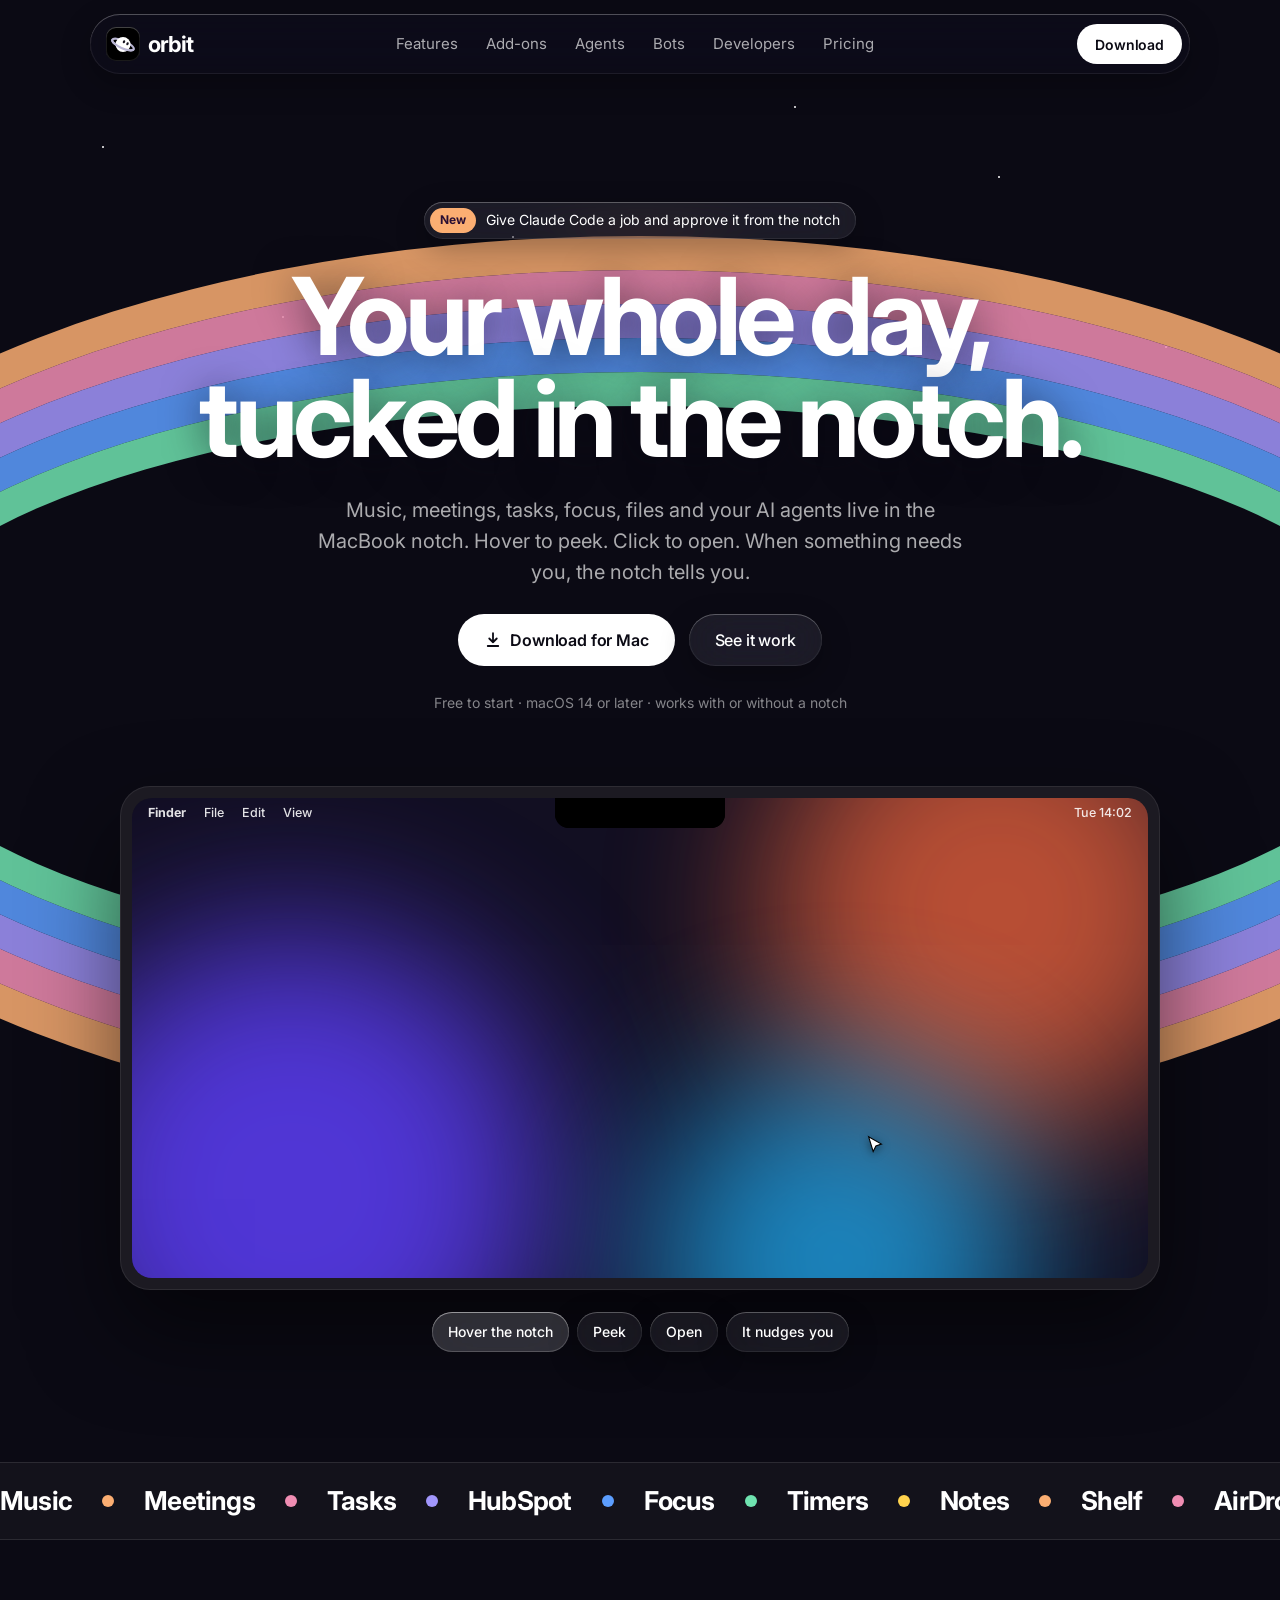
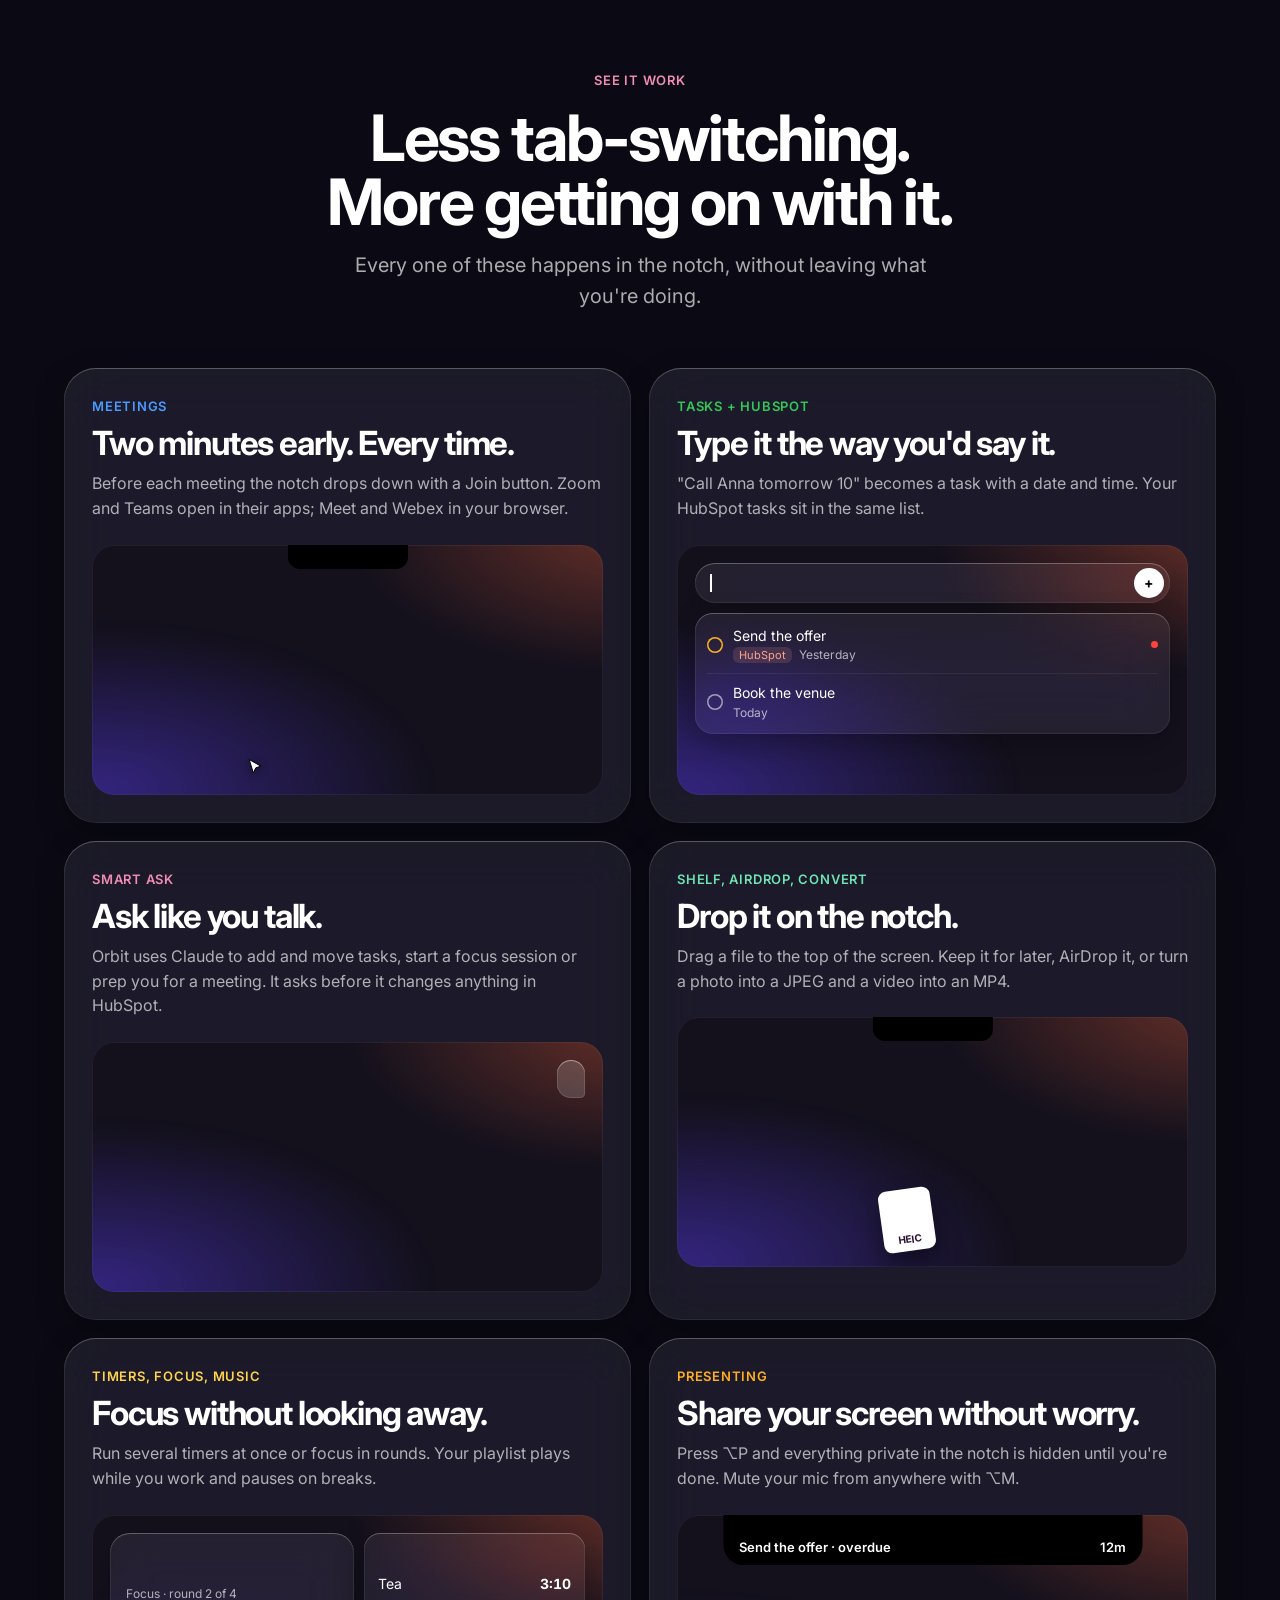
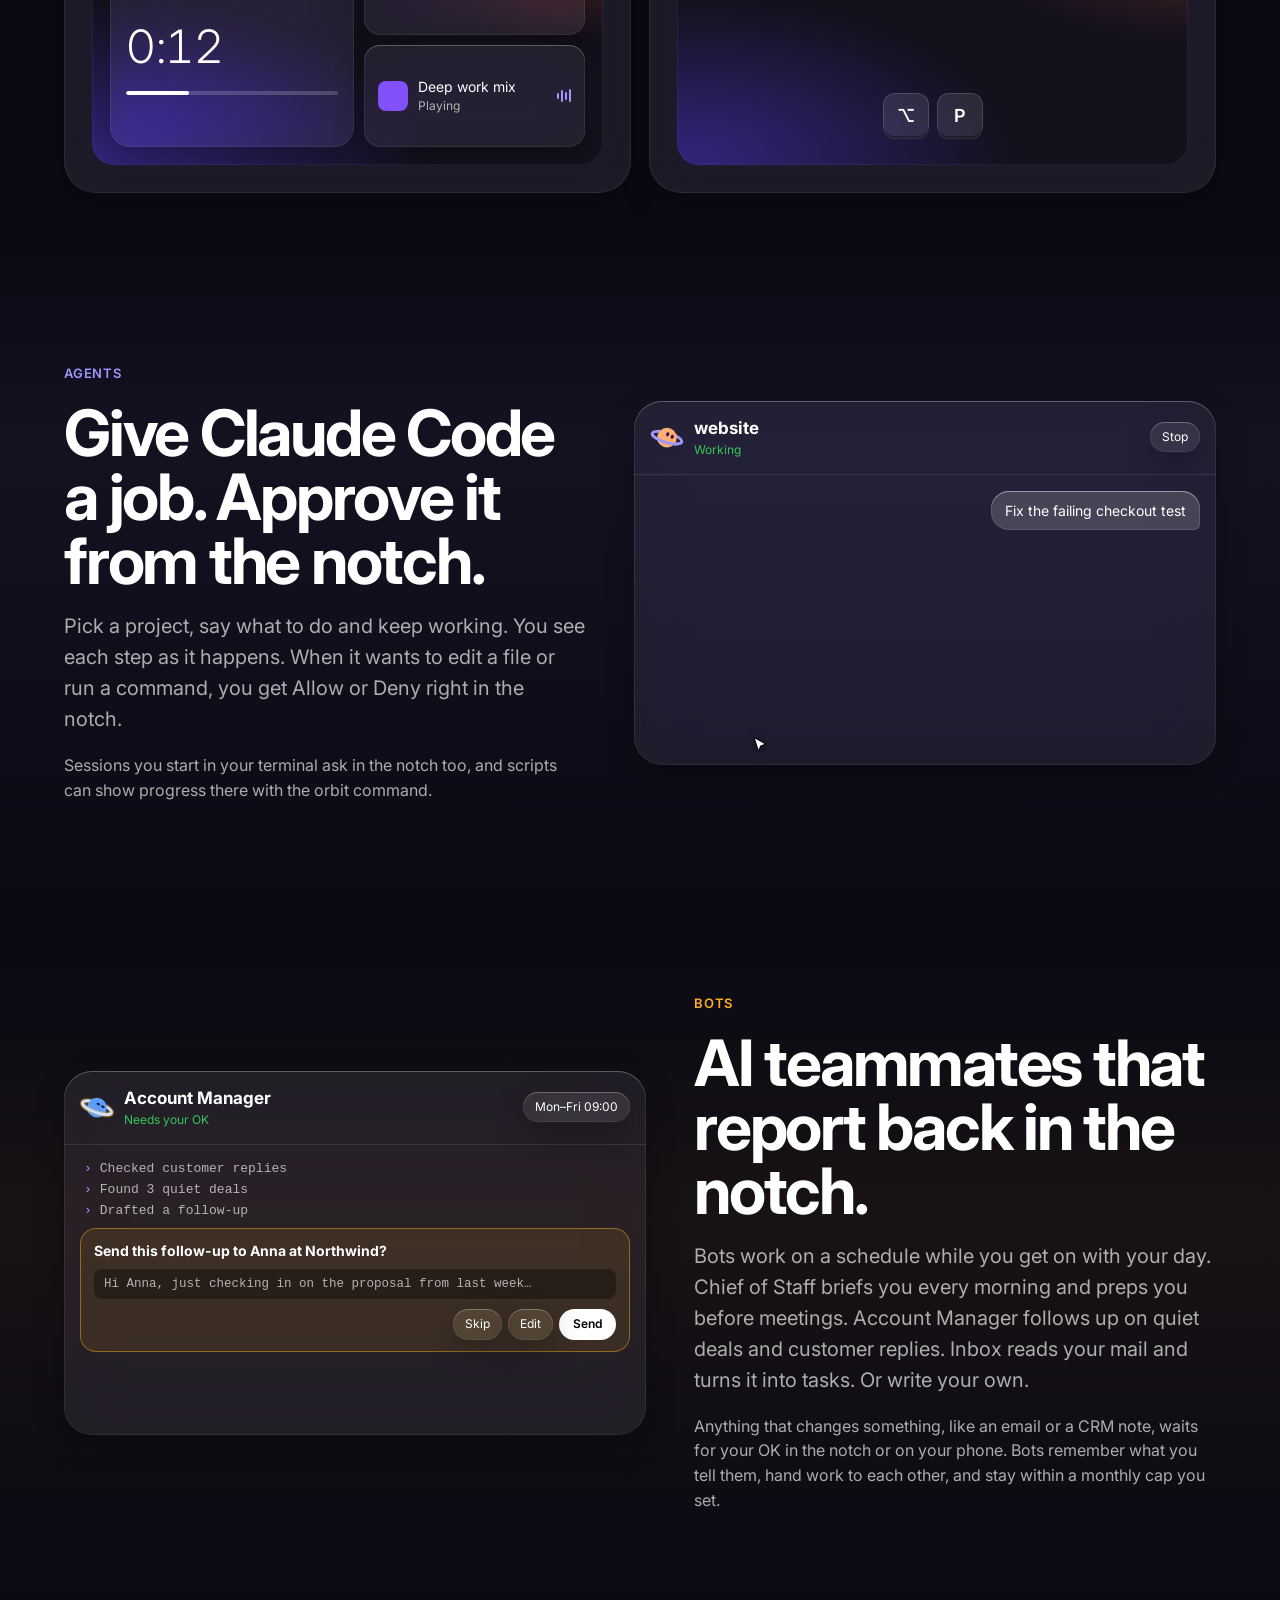
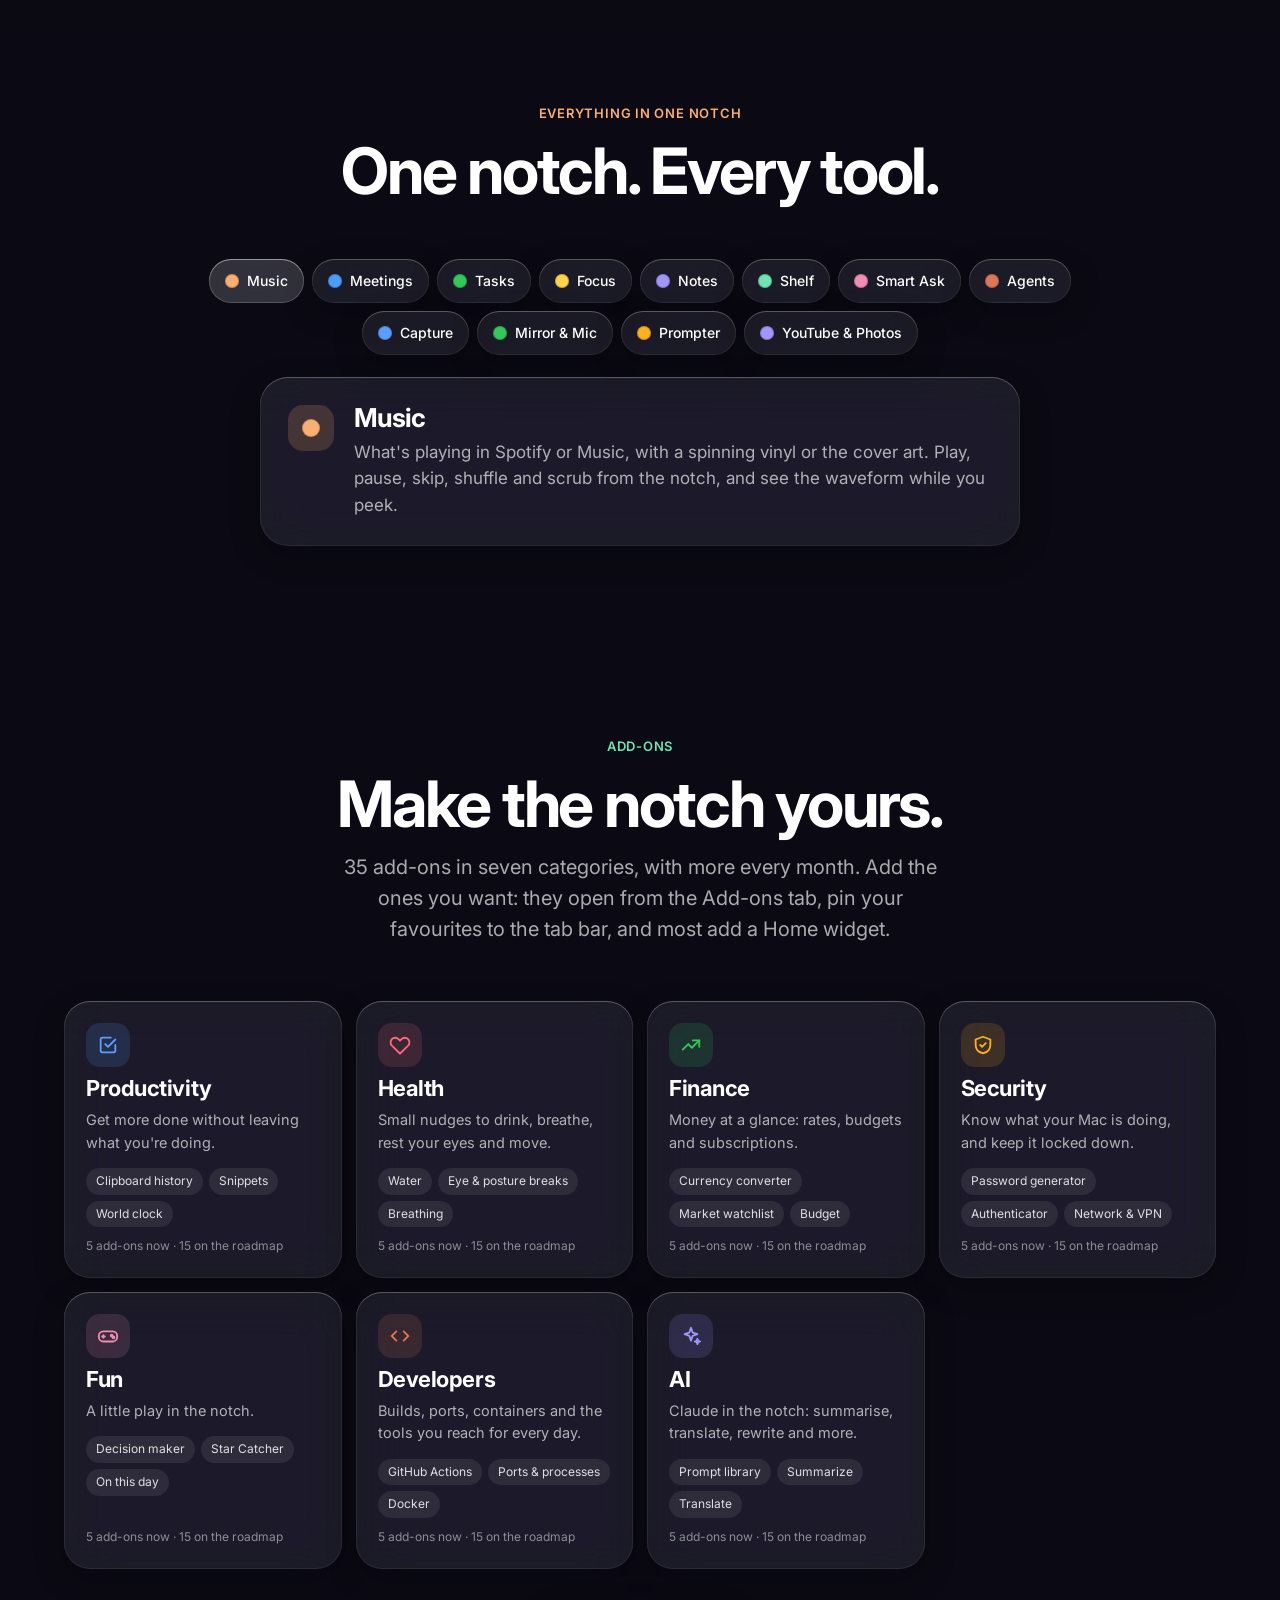
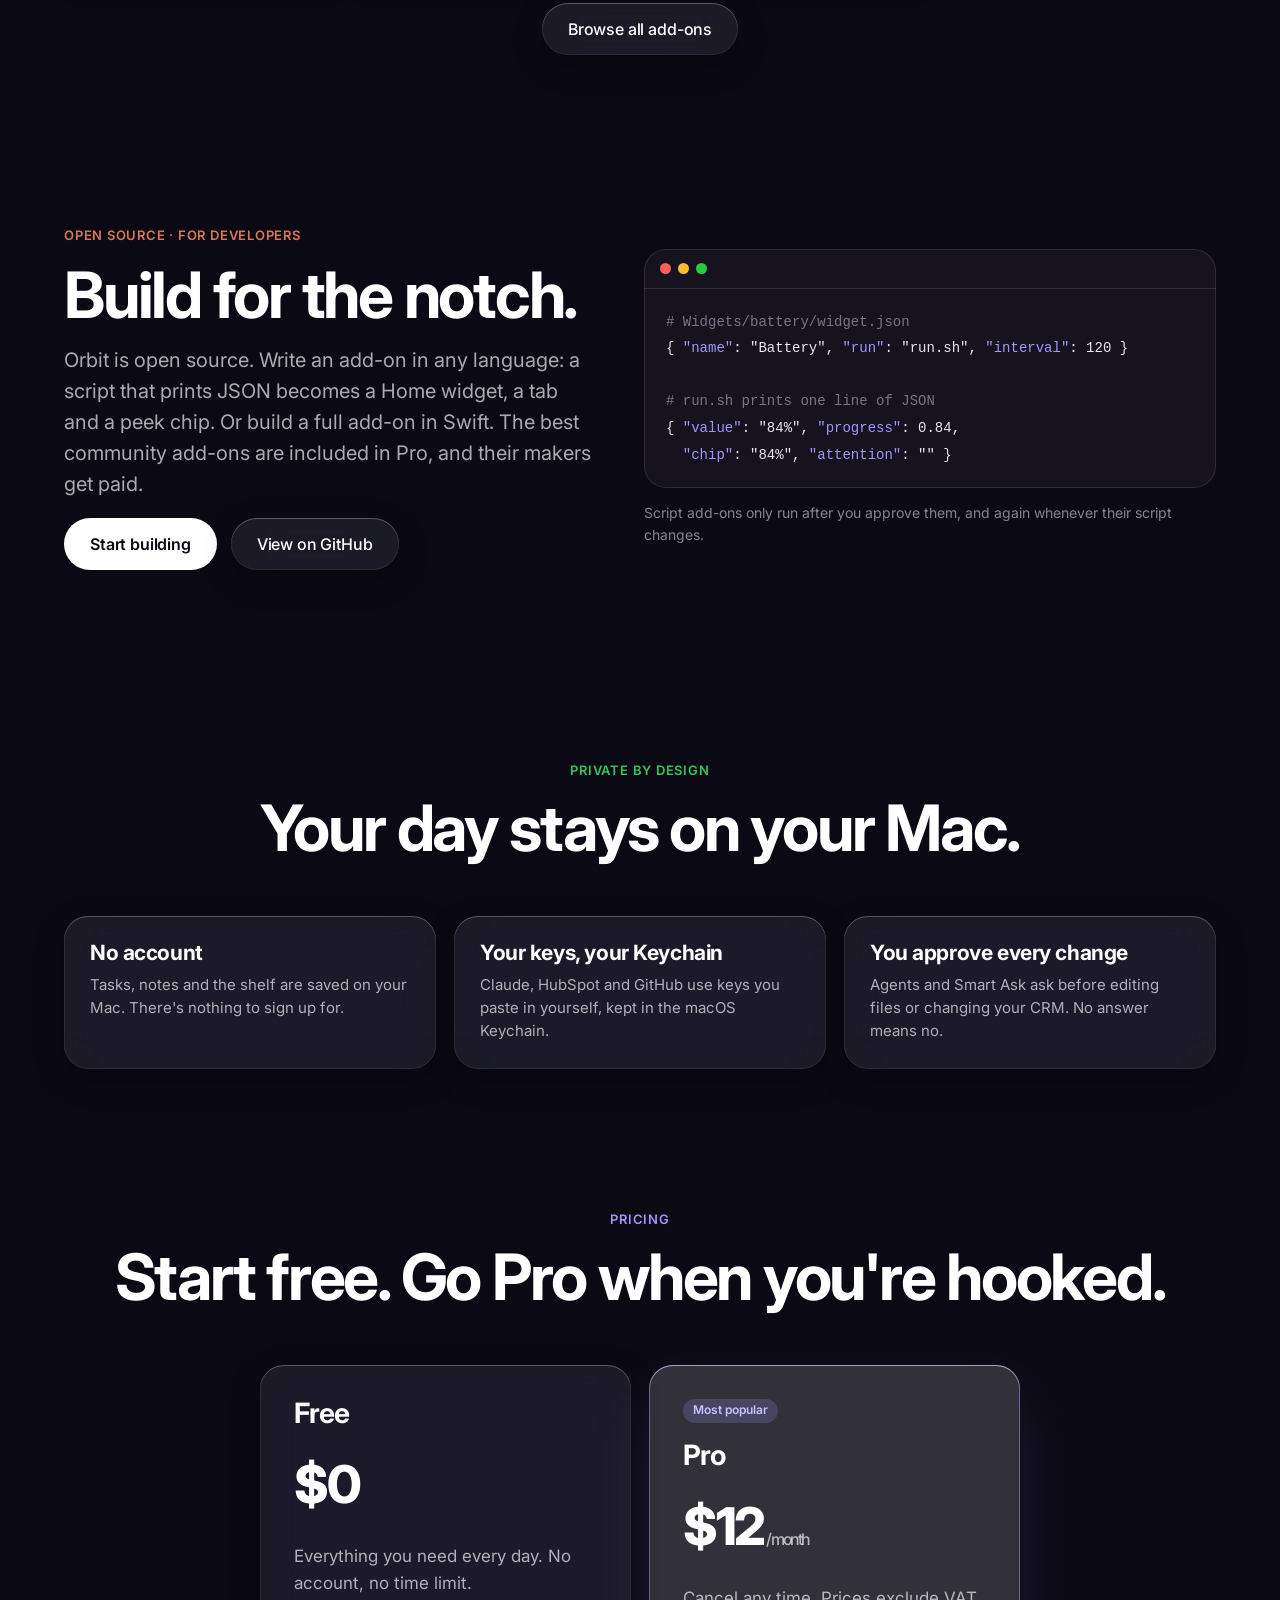
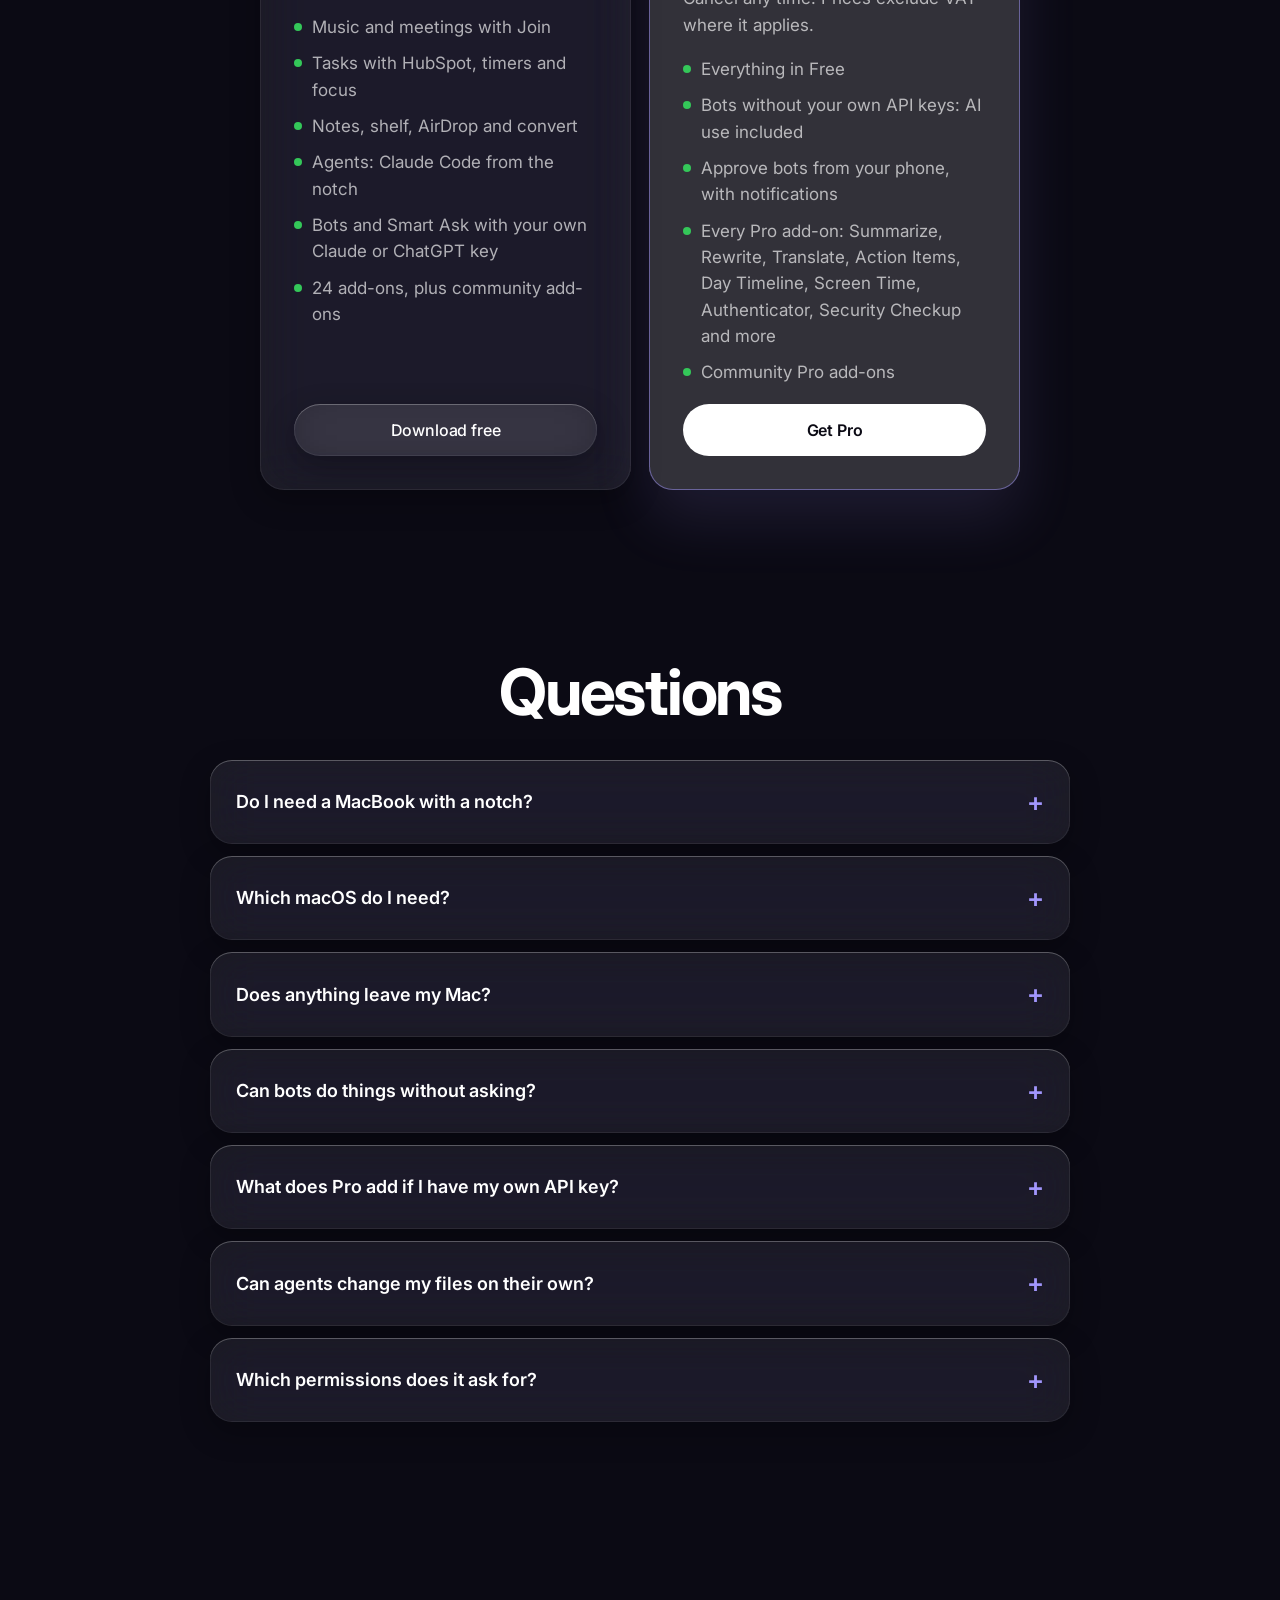
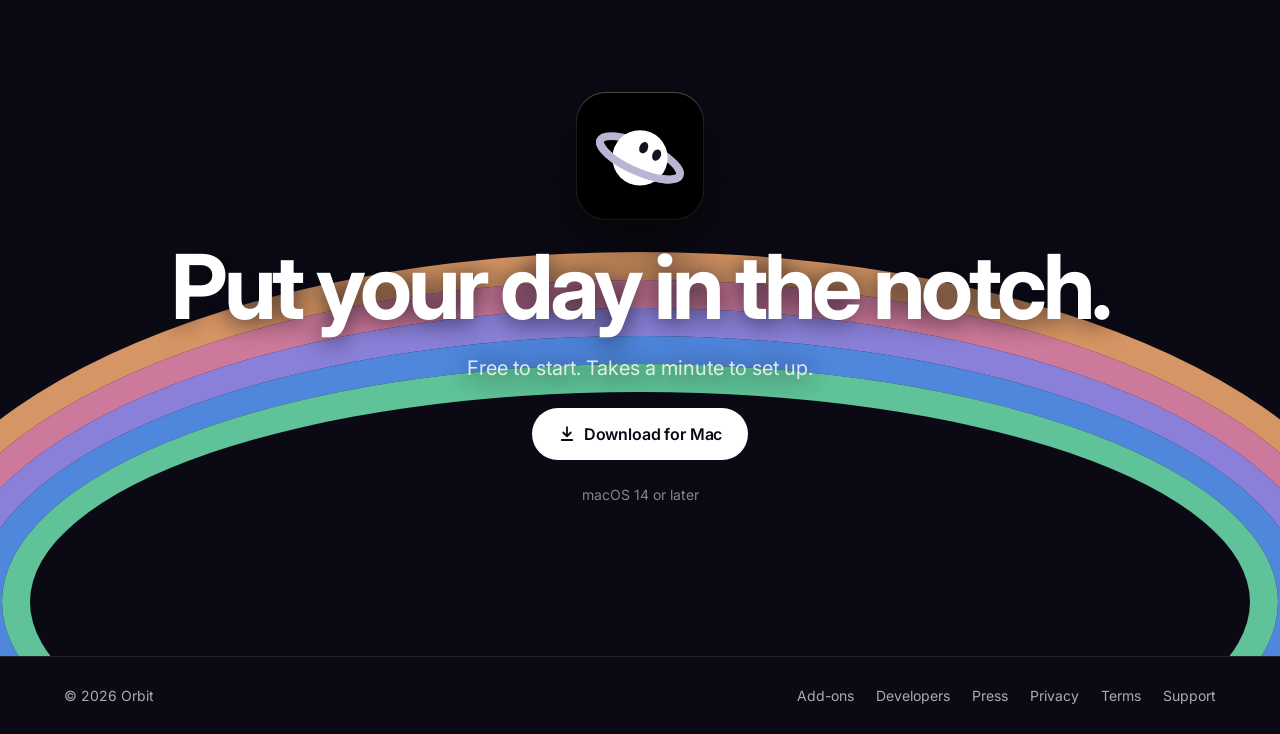
==== website/index.html @ 53aa4644 "Orbit: first public release" ====
<!doctype html>
<html lang="en">
<head>
  <meta charset="utf-8">
  <meta name="viewport" content="width=device-width, initial-scale=1">
  <title>Orbit — your whole day, in the Mac notch</title>
  <meta name="description" content="Orbit turns the MacBook notch into a home for your music, meetings, tasks, focus, files and AI agents. Hover to peek, click to open.">
  <meta name="theme-color" content="#0B0A14">
  <meta property="og:title" content="Orbit — your whole day, in the Mac notch">
  <meta property="og:description" content="Music, meetings, tasks, focus, files and AI agents, one hover away.">
  <link rel="icon" href="assets/favicon.svg" type="image/svg+xml">
  <link rel="preconnect" href="https://fonts.googleapis.com">
  <link rel="preconnect" href="https://fonts.gstatic.com" crossorigin>
  <link href="https://fonts.googleapis.com/css2?family=Inter:wght@300;400;500;600;700;800&display=swap" rel="stylesheet">
  <link rel="stylesheet" href="assets/styles.css">
  <script src="assets/orbit.js" defer></script>
  <script src="assets/addons.js" defer></script>
  <script src="assets/main.js" defer></script>
</head>
<body>

<div class="nav-shell">
  <nav class="nav glass" aria-label="Main">
    <a class="brand" href="#top" aria-label="Orbit home"><span class="app-icon" aria-hidden="true"><orbit-character size="26" color="White" motion="still"></orbit-character></span>orbit</a>
    <div class="nav-links">
      <a href="#features">Features</a>
      <a href="#addons">Add-ons</a>
      <a href="#agents">Agents</a>
      <a href="#bots">Bots</a>
      <a href="developers.html">Developers</a>
      <a href="#pricing">Pricing</a>
    </div>
    <a class="btn btn-primary btn-sm" href="#download">Download</a>
  </nav>
</div>

<main>
  <!-- Hero -->
  <section class="hero" id="top">
    <div class="stars" aria-hidden="true">
      <span style="left:8%;top:160px"></span><span style="left:22%;top:330px;animation-delay:1s"></span>
      <span style="left:78%;top:190px;animation-delay:.5s"></span><span style="left:91%;top:360px;animation-delay:1.8s"></span>
      <span style="left:62%;top:120px;animation-delay:2.3s"></span><span style="left:40%;top:250px;animation-delay:1.4s"></span>
    </div>
    <div class="rings" aria-hidden="true" style="top:250px"><span></span><span></span><span></span><span></span><span></span></div>

    <div class="wrap hero-copy">
      <a class="badge glass" href="#agents"><b>New</b>Give Claude Code a job and approve it from the notch</a>
      <h1>Your whole day, tucked in the notch.</h1>
      <p class="lead">Music, meetings, tasks, focus, files and your AI agents live in the MacBook notch. Hover to peek. Click to open. When something needs you, the notch tells you.</p>
      <div class="actions">
        <a class="btn btn-primary" href="#download">
          <svg width="18" height="18" viewBox="0 0 24 24" aria-hidden="true"><path d="M12 3v12m0 0l-5-5m5 5l5-5M5 20h14" fill="none" stroke="currentColor" stroke-width="2.4" stroke-linecap="round" stroke-linejoin="round"/></svg>
          Download for Mac</a>
        <a class="btn btn-glass glass" href="#features">See it work</a>
      </div>
      <p class="meta">Free to start · macOS 14 or later · works with or without a notch</p>
    </div>

    <!-- The notch film: hover → peek → open → nudge, on a loop -->
    <div class="wrap" style="position:relative">
      <div class="device">
        <div class="screen film" id="film" data-state="open" role="img" aria-label="The Orbit app: the MacBook notch widens into a peek, opens into a glass panel, and drops down an alert before a meeting">
          <div class="blob" style="width:520px;height:520px;left:-100px;top:130px;background:#5B3DF5;opacity:.85"></div>
          <div class="blob" style="width:460px;height:460px;right:-80px;top:-120px;background:#FF6A3D;opacity:.7"></div>
          <div class="blob" style="width:380px;height:380px;right:120px;bottom:-170px;background:#1FB6FF;opacity:.7"></div>
          <div class="menubar" aria-hidden="true"><span>Finder</span><span>File</span><span>Edit</span><span>View</span><span class="clock">Tue 14:02</span></div>

          <!-- Peek -->
          <div class="peek-pill">
            <span class="peek-l"><i class="art"></i><i class="wave"><b></b><b></b><b></b><b></b><b></b></i></span>
            <span class="peek-r"><i class="dot" style="background:var(--meeting)"></i>12m</span>
            <span class="peek-chips"><span>Weekly sync · in 12 min</span><span>2 tasks due today</span></span>
          </div>

          <!-- Open panel -->
          <div class="app-panel panel">
            <div class="app-head">
              <span class="who"><orbit-character size="30" color="White" motion="idle"></orbit-character>Afternoon, Sam</span>
              <span class="dots"><span class="glass"></span><span class="glass"></span><span class="glass"></span></span>
            </div>
            <div class="tabbar glass">
              <span class="on glass-hi"><svg width="13" height="13" viewBox="0 0 24 24" fill="none" stroke="currentColor" stroke-width="2.2"><rect x="3" y="3" width="7" height="7" rx="2"/><rect x="14" y="3" width="7" height="7" rx="2"/><rect x="3" y="14" width="7" height="7" rx="2"/><rect x="14" y="14" width="7" height="7" rx="2"/></svg>Home</span>
              <span><svg width="13" height="13" viewBox="0 0 24 24" fill="none" stroke="currentColor" stroke-width="2.2" stroke-linecap="round"><path d="M9 18V5l11-2v13"/><circle cx="6" cy="18" r="3"/><circle cx="17" cy="16" r="3"/></svg></span>
              <span><svg width="13" height="13" viewBox="0 0 24 24" fill="none" stroke="currentColor" stroke-width="2.2" stroke-linecap="round"><rect x="3" y="5" width="18" height="16" rx="3"/><path d="M3 10h18M8 3v4M16 3v4"/></svg></span>
              <span><svg width="13" height="13" viewBox="0 0 24 24" fill="none" stroke="currentColor" stroke-width="2.2" stroke-linecap="round"><circle cx="12" cy="12" r="9"/><path d="M8 12l3 3 5-6"/></svg></span>
              <span><svg width="13" height="13" viewBox="0 0 24 24" fill="none" stroke="currentColor" stroke-width="2.2" stroke-linecap="round"><circle cx="12" cy="13" r="8"/><path d="M12 9v4l2 2M10 2h4"/></svg></span>
              <span><svg width="13" height="13" viewBox="0 0 24 24" fill="none" stroke="currentColor" stroke-width="2.2" stroke-linejoin="round"><path d="M3 13l3-8h12l3 8v6H3z"/><path d="M3 13h5l1 2h6l1-2h5"/></svg></span>
              <span><svg width="13" height="13" viewBox="0 0 24 24" fill="none" stroke="currentColor" stroke-width="2.2" stroke-linecap="round"><path d="M8 7l-5 5 5 5M16 7l5 5-5 5"/></svg></span>
            </div>
            <div class="app-grid">
              <div class="tile glass span2">
                <small><i class="ring-dot" style="width:7px;height:7px;background:var(--meeting)"></i>Next meeting · in 12 min</small>
                <div class="big">Weekly sync</div>
                <div style="display:flex;gap:6px"><span class="pill-w">Join</span><span class="pill-g glass">Prep</span></div>
              </div>
              <div class="tile glass">
                <small>Focus</small>
                <div class="num" data-live-timer>17:42</div>
                <div class="bar"><i style="width:40%;background:var(--o-mint)"></i></div>
              </div>
              <div class="tile glass" style="flex-direction:row;align-items:center;gap:10px">
                <span style="width:40px;height:40px;border-radius:10px;background:#E8603C;flex-shrink:0"></span>
                <span style="min-width:0"><b style="font-size:12px;display:block">Now playing</b><small>Spotify</small></span>
              </div>
              <div class="tile glass opt">
                <div class="task"><i class="ring-dot" style="box-shadow:inset 0 0 0 1.5px var(--attention)"></i>Send the offer</div>
                <div class="task"><i class="ring-dot" style="box-shadow:inset 0 0 0 1.5px rgba(255,255,255,.6)"></i>Call Anna 16:00</div>
              </div>
              <div class="tile glass" style="flex-direction:row;align-items:center;gap:8px">
                <orbit-character size="36" color="Original" motion="working"></orbit-character>
                <span style="min-width:0"><b style="font-size:12px;display:block">Claude Code</b><small>working…</small></span>
              </div>
            </div>
          </div>

          <!-- Nudge: meeting alert -->
          <div class="alert-panel panel">
            <orbit-character size="50" color="White" mood="wide" motion="nudge" tint="#4C9BFF"></orbit-character>
            <span style="flex-grow:1;min-width:0"><b style="display:block;font-size:15px">Weekly sync starts in 2 min</b><small style="color:var(--text-2);font-size:12px">Zoom · 4 people</small></span>
            <span class="pill-g glass hide-sm">Later</span><span class="pill-w">Join</span>
          </div>

          <div class="notch"></div>
          <svg class="cursor" width="22" height="22" viewBox="0 0 24 24" aria-hidden="true"><path d="M5 3l14 8-6 2-3 6z" fill="#fff" stroke="#000" stroke-width="1.2"/></svg>
        </div>
      </div>
      <div class="film-steps" role="group" aria-label="Show a step">
        <button class="chip glass" data-step="closed">Hover the notch</button>
        <button class="chip glass" data-step="peek">Peek</button>
        <button class="chip glass" data-step="open" aria-pressed="true">Open</button>
        <button class="chip glass" data-step="nudge">It nudges you</button>
      </div>
    </div>
  </section>

  <!-- Marquee -->
  <div class="marquee" aria-label="Music, meetings, tasks, HubSpot, focus, timers, notes, shelf, AirDrop, convert, Smart Ask and agents">
    <div class="marquee-track" aria-hidden="true" id="marquee"></div>
  </div>

  <!-- Feature demos -->
  <section id="features" class="pad" style="padding-bottom:40px">
    <div class="wrap">
      <div class="section-head reveal">
        <span class="eyebrow" style="color:var(--o-pink)">See it work</span>
        <h2 class="h2">Less tab-switching.<br>More getting on with it.</h2>
        <p class="lead">Every one of these happens in the notch, without leaving what you're doing.</p>
      </div>

      <div class="demos">
        <!-- Meetings -->
        <article class="demo-card glass reveal">
          <div class="demo-copy">
            <span class="eyebrow" style="color:var(--meeting)">Meetings</span>
            <h3>Two minutes early. Every time.</h3>
            <p>Before each meeting the notch drops down with a Join button. Zoom and Teams open in their apps; Meet and Webex in your browser.</p>
          </div>
          <div class="demo-stage" data-demo="meeting">
            <div class="mini-screen">
              <div class="notch"></div>
              <div class="d-alert panel">
                <orbit-character size="44" color="White" mood="wide" motion="nudge" tint="#4C9BFF"></orbit-character>
                <span class="grow"><b data-title>Weekly sync starts in 2 min</b><small data-sub>Zoom · 4 people</small></span>
                <span class="pill-w" data-join>Join</span>
              </div>
              <svg class="cursor" width="20" height="20" viewBox="0 0 24 24" aria-hidden="true"><path d="M5 3l14 8-6 2-3 6z" fill="#fff" stroke="#000" stroke-width="1.2"/></svg>
            </div>
          </div>
        </article>

        <!-- Tasks -->
        <article class="demo-card glass reveal">
          <div class="demo-copy">
            <span class="eyebrow" style="color:var(--live)">Tasks + HubSpot</span>
            <h3>Type it the way you'd say it.</h3>
            <p>"Call Anna tomorrow 10" becomes a task with a date and time. Your HubSpot tasks sit in the same list.</p>
          </div>
          <div class="demo-stage" data-demo="tasks">
            <div class="d-tasks">
              <div class="d-input glass"><span data-typed>Call Anna tomorrow 10</span><i class="caret"></i><span class="plus-btn">+</span></div>
              <div class="d-list glass">
                <div class="d-row new" data-new><i class="circle"></i><span class="grow">Call Anna<small>Tomorrow 10:00</small></span><i class="prio" style="background:var(--attention)"></i></div>
                <div class="d-row"><i class="circle" style="box-shadow:inset 0 0 0 1.5px var(--attention)"></i><span class="grow">Send the offer<small><em class="tag">HubSpot</em> Yesterday</small></span><i class="prio" style="background:var(--error)"></i></div>
                <div class="d-row done" data-tick><i class="circle"></i><span class="grow">Book the venue<small>Today</small></span></div>
              </div>
            </div>
          </div>
        </article>

        <!-- Ask -->
        <article class="demo-card glass reveal">
          <div class="demo-copy">
            <span class="eyebrow" style="color:var(--o-pink)">Smart Ask</span>
            <h3>Ask like you talk.</h3>
            <p>Orbit uses Claude to add and move tasks, start a focus session or prep you for a meeting. It asks before it changes anything in HubSpot.</p>
          </div>
          <div class="demo-stage" data-demo="ask">
            <div class="d-chat">
              <div class="bubble-me glass-hi"><span data-typed>Move the offer to Monday 9</span></div>
              <div class="d-reply" data-reply>
                <orbit-character size="34" color="White" motion="thinking" data-orbit></orbit-character>
                <div class="d-card glass">
                  <span data-thinking class="thinking"><i></i><i></i><i></i></span>
                  <div data-answer>
                    <b>Send the offer</b>
                    <small>Move to Monday 09:00 in HubSpot?</small>
                    <div class="row"><span class="pill-w" data-ok>Move it</span><span class="pill-g glass">Cancel</span></div>
                  </div>
                </div>
              </div>
              <div class="status-pill" data-done><i class="dot" style="background:var(--live)"></i>Moved in HubSpot</div>
            </div>
          </div>
        </article>

        <!-- Shelf -->
        <article class="demo-card glass reveal">
          <div class="demo-copy">
            <span class="eyebrow" style="color:var(--o-mint)">Shelf, AirDrop, Convert</span>
            <h3>Drop it on the notch.</h3>
            <p>Drag a file to the top of the screen. Keep it for later, AirDrop it, or turn a photo into a JPEG and a video into an MP4.</p>
          </div>
          <div class="demo-stage" data-demo="shelf">
            <div class="mini-screen">
              <div class="notch"></div>
              <div class="d-drop panel">
                <span class="zone glass-hi" data-zone>Keep on shelf</span><span class="zone glass">AirDrop</span><span class="zone glass">Convert</span>
              </div>
              <div class="d-shelf panel">
                <span class="file-chip glass"><i></i><span data-name>beach.jpg</span></span>
                <span class="pill-g glass" data-convert>Converted from HEIC</span>
              </div>
              <div class="file" data-file>HEIC</div>
            </div>
          </div>
        </article>

        <!-- Focus + music -->
        <article class="demo-card glass reveal">
          <div class="demo-copy">
            <span class="eyebrow" style="color:var(--o-sunny)">Timers, Focus, Music</span>
            <h3>Focus without looking away.</h3>
            <p>Run several timers at once or focus in rounds. Your playlist plays while you work and pauses on breaks.</p>
          </div>
          <div class="demo-stage" data-demo="focus">
            <div class="d-focus">
              <div class="glass focus-main">
                <small>Focus · round 2 of 4</small>
                <div class="num big-num" data-clock>17:42</div>
                <div class="bar"><i data-progress style="width:30%;background:#fff"></i></div>
              </div>
              <div class="d-side">
                <div class="glass mini-row"><span>Tea</span><b data-tea>3:10</b></div>
                <div class="glass mini-row music"><i class="art"></i><span class="grow">Deep work mix<small data-music>Playing</small></span><i class="wave"><b></b><b></b><b></b><b></b></i></div>
              </div>
            </div>
          </div>
        </article>

        <!-- Presenting -->
        <article class="demo-card glass reveal">
          <div class="demo-copy">
            <span class="eyebrow" style="color:var(--attention)">Presenting</span>
            <h3>Share your screen without worry.</h3>
            <p>Press ⌥P and everything private in the notch is hidden until you're done. Mute your mic from anywhere with ⌥M.</p>
          </div>
          <div class="demo-stage" data-demo="present">
            <div class="mini-screen">
              <div class="notch"></div>
              <div class="d-peek" data-peek><span data-left>Send the offer · overdue</span><span data-right>12m</span></div>
              <div class="keys"><kbd>⌥</kbd><kbd>P</kbd></div>
            </div>
          </div>
        </article>
      </div>
    </div>
  </section>

  <!-- Agents -->
  <section id="agents" class="pad" style="background:linear-gradient(180deg,transparent,rgba(161,150,252,.06) 30%,transparent)">
    <div class="wrap agents">
      <div style="flex:1 1 420px;display:flex;flex-direction:column;gap:18px" class="reveal">
        <span class="eyebrow" style="color:var(--o-purple)">Agents</span>
        <h2 class="h2">Give Claude Code a job. Approve it from the notch.</h2>
        <p class="lead">Pick a project, say what to do and keep working. You see each step as it happens. When it wants to edit a file or run a command, you get Allow or Deny right in the notch.</p>
        <p class="lead" style="font-size:16px">Sessions you start in your terminal ask in the notch too, and scripts can show progress there with the orbit command.</p>
      </div>
      <div style="flex:1 1 480px;min-width:0" class="reveal">
        <div class="agent-window glass" data-demo="agent">
          <div class="aw-head"><orbit-character size="34" color="Original" motion="working" data-orbit></orbit-character><span class="grow"><b>website</b><small data-state>Working</small></span><span class="pill-g glass">Stop</span></div>
          <div class="aw-body">
            <div class="bubble-me glass-hi">Fix the failing checkout test</div>
            <div class="aw-steps" data-steps>
              <div class="aw-step"><i>›</i>Reading checkout.test.ts</div>
              <div class="aw-step"><i>›</i>Editing price.ts</div>
            </div>
            <div class="aw-allow" data-allow>
              <b>Allow? Running npm test</b>
              <code>npm test</code>
              <div class="row"><span class="pill-g glass">Deny</span><span class="pill-w" data-allow-btn>Allow</span></div>
            </div>
            <div class="aw-done" data-result><i class="dot" style="background:var(--live)"></i>12 tests pass. The price helper forgot VAT.</div>
          </div>
          <svg class="cursor" width="20" height="20" viewBox="0 0 24 24" aria-hidden="true"><path d="M5 3l14 8-6 2-3 6z" fill="#fff" stroke="#000" stroke-width="1.2"/></svg>
        </div>
      </div>
    </div>
  </section>

  <!-- Bots -->
  <section id="bots" class="pad" style="padding-top:60px;background:linear-gradient(180deg,transparent,rgba(255,176,32,.05) 40%,transparent)">
    <div class="wrap agents">
      <div style="flex:1 1 480px;min-width:0" class="reveal">
        <div class="agent-window glass">
          <div class="aw-head"><orbit-character size="34" color="Bluey" motion="nudge"></orbit-character><span class="grow"><b>Account Manager</b><small>Needs your OK</small></span><span class="pill-g glass">Mon–Fri 09:00</span></div>
          <div class="aw-body">
            <div class="aw-steps">
              <div class="aw-step"><i>›</i>Checked customer replies</div>
              <div class="aw-step"><i>›</i>Found 3 quiet deals</div>
              <div class="aw-step"><i>›</i>Drafted a follow-up</div>
            </div>
            <div class="aw-allow">
              <b>Send this follow-up to Anna at Northwind?</b>
              <code>Hi Anna, just checking in on the proposal from last week…</code>
              <div class="row"><span class="pill-g glass">Skip</span><span class="pill-g glass">Edit</span><span class="pill-w">Send</span></div>
            </div>
          </div>
        </div>
      </div>
      <div style="flex:1 1 420px;display:flex;flex-direction:column;gap:18px" class="reveal">
        <span class="eyebrow" style="color:var(--attention)">Bots</span>
        <h2 class="h2">AI teammates that report back in the notch.</h2>
        <p class="lead">Bots work on a schedule while you get on with your day. Chief of Staff briefs you every morning and preps you before meetings. Account Manager follows up on quiet deals and customer replies. Inbox reads your mail and turns it into tasks. Or write your own.</p>
        <p class="lead" style="font-size:16px">Anything that changes something, like an email or a CRM note, waits for your OK in the notch or on your phone. Bots remember what you tell them, hand work to each other, and stay within a monthly cap you set.</p>
      </div>
    </div>
  </section>

  <!-- Everything: chips that switch the description -->
  <section id="everything" class="pad" style="padding-top:60px">
    <div class="wrap">
      <div class="section-head reveal">
        <span class="eyebrow" style="color:var(--o-orange)">Everything in one notch</span>
        <h2 class="h2">One notch. Every tool.</h2>
      </div>
      <div class="picker everything reveal" role="tablist" aria-label="Features" id="feature-tabs"></div>
      <div class="feature-panel glass reveal" role="tabpanel" id="feature-panel" aria-live="polite">
        <span class="ico" id="feature-ico"></span>
        <div><h3 id="feature-title"></h3><p id="feature-text"></p></div>
      </div>
    </div>
  </section>

  <!-- Add-ons -->
  <section id="addons" class="pad" style="padding-top:60px">
    <div class="wrap">
      <div class="section-head reveal">
        <span class="eyebrow" style="color:var(--o-mint)">Add-ons</span>
        <h2 class="h2">Make the notch yours.</h2>
        <p class="lead">35 add-ons in seven categories, with more every month. Add the ones you want: they open from the Add-ons tab, pin your favourites to the tab bar, and most add a Home widget.</p>
      </div>
      <div class="cat-grid" id="cat-grid"></div>
      <div class="actions" style="margin-top:34px"><a class="btn btn-glass glass" href="addons.html">Browse all add-ons</a></div>
    </div>
  </section>

  <!-- Developers -->
  <section id="developers" class="pad" style="padding-top:40px">
    <div class="wrap dev-split">
      <div class="reveal" style="flex:1 1 420px;display:flex;flex-direction:column;gap:18px">
        <span class="eyebrow" style="color:var(--claude)">Open source · For developers</span>
        <h2 class="h2">Build for the notch.</h2>
        <p class="lead">Orbit is open source. Write an add-on in any language: a script that prints JSON becomes a Home widget, a tab and a peek chip. Or build a full add-on in Swift. The best community add-ons are included in Pro, and their makers get paid.</p>
        <div class="actions" style="justify-content:flex-start"><a class="btn btn-primary" href="developers.html">Start building</a><a class="btn btn-glass glass" href="[REPO URL]">View on GitHub</a></div>
      </div>
      <div class="reveal" style="flex:1 1 460px;min-width:0">
        <div class="terminal">
          <div class="bar-top"><span style="background:#FF5F57"></span><span style="background:#FEBC2E"></span><span style="background:#28C840"></span></div>
          <pre><span class="c-mute"># Widgets/battery/widget.json</span>
{ <span class="c-p">"name"</span>: "Battery", <span class="c-p">"run"</span>: "run.sh", <span class="c-p">"interval"</span>: 120 }

<span class="c-mute"># run.sh prints one line of JSON</span>
{ <span class="c-p">"value"</span>: "84%", <span class="c-p">"progress"</span>: 0.84,
  <span class="c-p">"chip"</span>: "84%", <span class="c-p">"attention"</span>: "" }</pre>
        </div>
        <p style="margin-top:14px;font-size:14px;color:var(--text-3)">Script add-ons only run after you approve them, and again whenever their script changes.</p>
      </div>
    </div>
  </section>

  <!-- Privacy -->
  <section class="pad" style="padding-top:60px;padding-bottom:60px">
    <div class="wrap">
      <div class="section-head reveal">
        <span class="eyebrow" style="color:var(--live)">Private by design</span>
        <h2 class="h2">Your day stays on your Mac.</h2>
      </div>
      <div class="grid-3">
        <article class="feat card glass reveal"><h3>No account</h3><p>Tasks, notes and the shelf are saved on your Mac. There's nothing to sign up for.</p></article>
        <article class="feat card glass reveal"><h3>Your keys, your Keychain</h3><p>Claude, HubSpot and GitHub use keys you paste in yourself, kept in the macOS Keychain.</p></article>
        <article class="feat card glass reveal"><h3>You approve every change</h3><p>Agents and Smart Ask ask before editing files or changing your CRM. No answer means no.</p></article>
      </div>
    </div>
  </section>

  <!-- Pricing -->
  <section id="pricing" class="pad" style="padding-top:80px">
    <div class="wrap">
      <div class="section-head reveal">
        <span class="eyebrow" style="color:var(--o-purple)">Pricing</span>
        <h2 class="h2">Start free. Go Pro when you're hooked.</h2>
      </div>
      <div class="grid-3" style="max-width:760px;margin:0 auto">
        <article class="price card glass reveal">
          <h3 style="font-size:28px">Free</h3>
          <span class="amount">$0</span>
          <p style="color:var(--text-2)">Everything you need every day. No account, no time limit.</p>
          <ul><li>Music and meetings with Join</li><li>Tasks with HubSpot, timers and focus</li><li>Notes, shelf, AirDrop and convert</li><li>Agents: Claude Code from the notch</li><li>Bots and Smart Ask with your own Claude or ChatGPT key</li><li>24 add-ons, plus community add-ons</li></ul>
          <a class="btn btn-glass glass" href="#download" style="margin-top:auto">Download free</a>
        </article>
        <article class="price card glass-hi reveal" style="box-shadow:inset 0 1px 0 rgba(255,255,255,.4),inset 0 0 0 1px rgba(161,150,252,.5),0 30px 60px rgba(161,150,252,.12)">
          <span class="tier-badge" style="align-self:flex-start">Most popular</span>
          <h3 style="font-size:28px">Pro</h3>
          <span class="amount">$12<small style="font-size:16px;font-weight:500;color:var(--text-2)"> / month</small></span>
          <p style="color:var(--text-2)">Cancel any time. Prices exclude VAT where it applies.</p>
          <ul><li>Everything in Free</li><li>Bots without your own API keys: AI use included</li><li>Approve bots from your phone, with notifications</li><li>Every Pro add-on: Summarize, Rewrite, Translate, Action Items, Day Timeline, Screen Time, Authenticator, Security Checkup and more</li><li>Community Pro add-ons</li></ul>
          <a class="btn btn-primary" href="#download" style="margin-top:auto">Get Pro</a>
        </article>
      </div>
    </div>
  </section>

  <!-- FAQ -->
  <section id="faq" class="pad" style="padding-top:40px">
    <div class="wrap">
      <h2 class="h2 reveal" style="text-align:center;margin-bottom:36px">Questions</h2>
      <div class="faq">
        <details class="glass reveal"><summary>Do I need a MacBook with a notch?<span class="plus" aria-hidden="true">+</span></summary><p>No. On screens without a notch, like an external display, Orbit floats as a glass pill just below the menu bar and works the same way.</p></details>
        <details class="glass reveal"><summary>Which macOS do I need?<span class="plus" aria-hidden="true">+</span></summary><p>macOS 14 Sonoma or later. On macOS 26 you get Apple's Liquid Glass; on older versions, a frosted blur.</p></details>
        <details class="glass reveal"><summary>Does anything leave my Mac?<span class="plus" aria-hidden="true">+</span></summary><p>Only what you connect yourself: Smart Ask and bots talk to Claude or ChatGPT, Tasks talks to HubSpot with your token, and Agents reads your GitHub reviews. With Pro, bot requests go through Orbit's server to the AI provider and aren't stored there. Everything else stays local.</p></details>
        <details class="glass reveal"><summary>Can bots do things without asking?<span class="plus" aria-hidden="true">+</span></summary><p>Not unless you let them. Bots start by asking before every change. After you've approved the same kind of action a few times, Orbit offers to trust it, and even then you can undo it for 10 minutes. Bots only touch HubSpot deals you own.</p></details>
        <details class="glass reveal"><summary>What does Pro add if I have my own API key?<span class="plus" aria-hidden="true">+</span></summary><p>Bots work with your own key for free. Pro adds the Pro add-ons and approvals on your phone, and bots can run on Orbit's keys so you don't need an API account or a second bill.</p></details>
        <details class="glass reveal"><summary>Can agents change my files on their own?<span class="plus" aria-hidden="true">+</span></summary><p>No. Every edit and command needs your Allow in the notch. If you don't answer, it isn't allowed.</p></details>
        <details class="glass reveal"><summary>Which permissions does it ask for?<span class="plus" aria-hidden="true">+</span></summary><p>Only the ones a feature needs, when you first use it: Calendar for meetings, Screen Recording for capture, Camera for the mirror and Microphone for mic safety.</p></details>
      </div>
    </div>
  </section>

  <!-- Final CTA -->
  <section class="final" id="download">
    <div class="rings" aria-hidden="true"><span></span><span></span><span></span><span></span><span></span></div>
    <div class="wrap" style="position:relative;display:flex;flex-direction:column;align-items:center;gap:24px">
      <span class="app-icon big" aria-hidden="true"><orbit-character size="96" color="White" motion="still"></orbit-character></span>
      <h2 style="font-size:clamp(46px,7vw,92px);line-height:.95;letter-spacing:-0.045em">Put your day in the notch.</h2>
      <p class="lead" style="text-align:center">Free to start. Takes a minute to set up.</p>
      <a class="btn btn-primary" href="[DOWNLOAD URL]">
        <svg width="18" height="18" viewBox="0 0 24 24" aria-hidden="true"><path d="M12 3v12m0 0l-5-5m5 5l5-5M5 20h14" fill="none" stroke="currentColor" stroke-width="2.4" stroke-linecap="round" stroke-linejoin="round"/></svg>
        Download for Mac</a>
      <p class="meta">macOS 14 or later</p>
    </div>
  </section>
</main>

<footer>
  <div class="wrap foot">
    <span>© <span id="year">2026</span> Orbit</span>
    <nav aria-label="Footer"><a href="addons.html">Add-ons</a><a href="developers.html">Developers</a><a href="press.html">Press</a><a href="privacy.html">Privacy</a><a href="terms.html">Terms</a><a href="mailto:[SUPPORT EMAIL]">Support</a></nav>
  </div>
</footer>
</body>
</html>
---- website/assets/styles.css ----
/* Orbit website — the playful layout in the Liquid Glass system (design canvas: "Orbit Liquid Glass" → Tokens). */

/* ---------- Tokens ---------- */
:root {
  /* Material */
  --notch: #000;                         /* the notch, the top of every panel */
  --space: #0B0A14;                      /* page: night sky */
  --space-2: #110F1C;
  --glass: rgba(255, 255, 255, .07);     /* card glass */
  --glass-hi: rgba(255, 255, 255, .16);  /* selected glass */
  --glass-edge: rgba(255, 255, 255, .22);
  --stroke: rgba(255, 255, 255, .10);

  /* Text */
  --text: #fff;
  --text-2: rgba(255, 255, 255, .66);    /* secondary, 4.5:1+ on the dark page */
  --text-3: rgba(255, 255, 255, .5);

  /* Signals (same as the app) */
  --live: #34C759;
  --attention: #FFB020;
  --error: #FF453A;
  --meeting: #4C9BFF;
  --claude: #D97757;
  --hubspot: #FFA48C;

  /* Orbit's ring colours */
  --o-orange: #FBAE72;
  --o-pink: #F08DB3;
  --o-purple: #A196FC;
  --o-blue: #5C9EFF;
  --o-mint: #6FE3B0;
  --o-sunny: #FFD34D;

  /* Shape */
  --r-panel: 36px;
  --r-card: 24px;
  --r-small: 16px;

  /* Type: SF Pro on Apple devices, Inter elsewhere */
  --font: -apple-system, BlinkMacSystemFont, "SF Pro Text", "SF Pro Display", Inter, "Helvetica Neue", Arial, sans-serif;
  --mono: ui-monospace, "SF Mono", "JetBrains Mono", Menlo, monospace;

  --ease: cubic-bezier(.2, .8, .2, 1);
  --spring: cubic-bezier(.34, 1.56, .64, 1);
  color-scheme: dark;
}

/* ---------- Base ---------- */
*, *::before, *::after { box-sizing: border-box; }
html { scroll-behavior: smooth; overflow-x: clip; }
body {
  margin: 0;
  background: var(--space);
  color: var(--text);
  font: 400 17px/1.55 var(--font);
  -webkit-font-smoothing: antialiased;
  overflow-x: clip;
}
a { color: inherit; }
img, svg { display: block; }
h1, h2, h3 { margin: 0; letter-spacing: -0.035em; line-height: 1; font-weight: 700; }
p { margin: 0; }
:focus-visible { outline: 2px solid var(--o-purple); outline-offset: 3px; border-radius: 8px; }
.wrap { max-width: 1200px; margin: 0 auto; padding: 0 24px; }
.sr { position: absolute; width: 1px; height: 1px; overflow: hidden; clip: rect(0 0 0 0); white-space: nowrap; }

.eyebrow { font-size: 13px; font-weight: 600; letter-spacing: .06em; text-transform: uppercase; }
.h2 { font-size: clamp(38px, 5.2vw, 64px); }
.lead { font-size: clamp(17px, 1.6vw, 20px); color: var(--text-2); max-width: 620px; }
.section-head { display: flex; flex-direction: column; align-items: center; text-align: center; gap: 16px; margin-bottom: 56px; }

/* ---------- Material ---------- */
.glass {
  background: var(--glass);
  -webkit-backdrop-filter: blur(24px) saturate(170%);
  backdrop-filter: blur(24px) saturate(170%);
  box-shadow: inset 0 1px 0 var(--glass-edge), inset 0 0 0 1px rgba(255, 255, 255, .07), 0 10px 30px rgba(0, 0, 0, .28);
}
.glass-hi {
  background: var(--glass-hi);
  box-shadow: inset 0 1px 0 rgba(255, 255, 255, .38), inset 0 0 0 1px rgba(255, 255, 255, .12);
}
.card { border-radius: var(--r-card); }
.panel {   /* black where it meets the notch, glass below */
  border-radius: 0 0 var(--r-panel) var(--r-panel);
  background: linear-gradient(180deg, var(--notch) 0, var(--notch) 40px, rgba(10, 10, 12, .55) 110px);
  -webkit-backdrop-filter: blur(36px) saturate(160%);
  backdrop-filter: blur(36px) saturate(160%);
  box-shadow: inset 0 -1px 0 rgba(255, 255, 255, .14), 0 24px 50px rgba(0, 0, 0, .45);
}
.blob { position: absolute; border-radius: 50%; filter: blur(80px); pointer-events: none; }

/* ---------- Buttons: one white pill per section, glass for the rest ---------- */
.btn {
  display: inline-flex; align-items: center; justify-content: center; gap: 8px;
  height: 52px; padding: 0 26px; border-radius: 999px; border: 0; cursor: pointer;
  font: 600 16px var(--font); letter-spacing: -0.01em; text-decoration: none;
  transition: transform .25s var(--spring), background .2s;
}
.btn:hover { transform: translateY(-2px) scale(1.02); }
.btn:active { transform: scale(.98); }
.btn-primary { background: #fff; color: #0B0A14; }
.btn-glass { color: #fff; font-weight: 500; }
.btn-glass:hover { background: rgba(255, 255, 255, .12); }
.btn-sm { height: 40px; padding: 0 18px; font-size: 14px; }

.chip {
  display: inline-flex; align-items: center; gap: 8px; height: 40px; padding: 0 16px;
  border-radius: 999px; border: 0; cursor: pointer; color: #fff; font: 500 14px var(--font);
  transition: background .2s, transform .2s var(--spring);
}
.chip:hover { transform: translateY(-1px); }
.chip[aria-checked="true"] { background: var(--glass-hi); box-shadow: inset 0 1px 0 rgba(255,255,255,.38), inset 0 0 0 1px rgba(255,255,255,.18); }
.swatch { width: 14px; height: 14px; border-radius: 50%; box-shadow: inset 0 0 0 1px rgba(0, 0, 0, .2); }

/* ---------- Nav: a floating glass bar ---------- */
.nav-shell { position: sticky; top: 14px; z-index: 50; padding: 0 16px; }
.nav {
  max-width: 1100px; margin: 0 auto; height: 60px; border-radius: 999px;
  display: flex; align-items: center; justify-content: space-between; gap: 16px; padding: 0 8px 0 16px;
  background: rgba(16, 14, 26, .55);
}
.brand { display: flex; align-items: center; gap: 8px; text-decoration: none; font-size: 22px; font-weight: 700; letter-spacing: -0.04em; }
.nav-links { display: flex; gap: 28px; font-size: 15px; color: var(--text-2); }
.nav-links a { text-decoration: none; transition: color .2s; }
.nav-links a:hover { color: #fff; }

/* ---------- Hero ---------- */
.hero { position: relative; overflow: hidden; padding: 96px 0 110px; margin-top: -74px; }
.hero .stars span { position: absolute; width: 2px; height: 2px; border-radius: 50%; background: #fff; animation: twinkle 3s ease-in-out infinite; }
.rings { position: absolute; left: 50%; width: 1900px; height: 900px; margin-left: -950px; animation: sway 10s ease-in-out infinite; pointer-events: none; }
.rings span { position: absolute; border-radius: 50%; border: 34px solid; opacity: .85; }
.rings span:nth-child(1) { inset: 0; border-color: var(--o-orange); }
.rings span:nth-child(2) { inset: 34px; border-color: var(--o-pink); }
.rings span:nth-child(3) { inset: 68px; border-color: var(--o-purple); }
.rings span:nth-child(4) { inset: 102px; border-color: var(--o-blue); }
.rings span:nth-child(5) { inset: 136px; border-color: var(--o-mint); }
.hero-copy { position: relative; display: flex; flex-direction: column; align-items: center; text-align: center; gap: 26px; padding-top: 120px; }
.badge { display: inline-flex; align-items: center; gap: 10px; padding: 6px 16px 6px 6px; border-radius: 999px; font-size: 14px; text-decoration: none; }
.badge b { background: var(--o-orange); color: #2A0F33; padding: 3px 10px; border-radius: 999px; font-size: 12px; }
.hero h1 { font-size: clamp(50px, 8.4vw, 112px); line-height: .95; letter-spacing: -0.045em; max-width: 1000px;
  text-shadow: 0 4px 40px rgba(11, 10, 20, .6); }
.hero .lead { max-width: 660px; }
.actions { display: flex; gap: 14px; flex-wrap: wrap; justify-content: center; }
.meta { font-size: 14px; color: var(--text-3); }

/* The MacBook with the open notch panel */
.device { position: relative; max-width: 1040px; margin: 72px auto 0; padding: 12px; border-radius: 30px; background: #1C1A22;
  box-shadow: 0 40px 90px rgba(0, 0, 0, .55), inset 0 0 0 1px rgba(255, 255, 255, .08); }
.screen { position: relative; height: 480px; border-radius: 20px; overflow: hidden; background: #120F22; }
.screen .notch { position: absolute; left: 50%; top: 0; transform: translateX(-50%); width: 170px; height: 30px; background: #000; border-radius: 0 0 14px 14px; z-index: 3; }
.app-panel { position: absolute; left: 50%; top: 0; transform: translateX(-50%); width: min(660px, 94%); padding: 10px 18px 18px;
  display: flex; flex-direction: column; gap: 12px; z-index: 2; }
.app-head { display: flex; align-items: center; justify-content: space-between; height: 30px; font-size: 13px; font-weight: 600; }
.app-head .who { display: flex; align-items: center; gap: 8px; }
.dots { display: flex; gap: 6px; }
.dots span { width: 26px; height: 26px; border-radius: 50%; }
.tabbar { align-self: center; display: flex; gap: 2px; padding: 4px; border-radius: 999px; }
.tabbar span { width: 36px; height: 28px; border-radius: 999px; display: grid; place-items: center; color: var(--text-2); }
.tabbar .on { width: auto; padding: 0 12px; color: #fff; font-size: 12px; font-weight: 600; gap: 6px; display: flex; align-items: center; }
.app-grid { display: grid; grid-template-columns: repeat(3, minmax(0, 1fr)); gap: 10px; }
.tile { border-radius: 20px; padding: 14px 16px; display: flex; flex-direction: column; gap: 6px; min-width: 0; }
.tile small { font-size: 11px; color: var(--text-2); display: flex; align-items: center; gap: 6px; }
.tile .big { font-size: 24px; font-weight: 700; letter-spacing: -0.03em; }
.tile .num { font-size: 28px; font-weight: 300; font-variant-numeric: tabular-nums; letter-spacing: -0.02em; }
.span2 { grid-column: span 2; }
.pill-w { background: #fff; color: #000; font-size: 12px; font-weight: 600; padding: 6px 14px; border-radius: 999px; }
.pill-g { font-size: 12px; padding: 6px 12px; border-radius: 999px; }
.bar { height: 4px; border-radius: 2px; background: rgba(255, 255, 255, .18); overflow: hidden; }
.bar i { display: block; height: 100%; border-radius: 2px; }
.task { display: flex; align-items: center; gap: 8px; font-size: 12px; }
.ring-dot { width: 12px; height: 12px; border-radius: 50%; flex-shrink: 0; }

.sticker { position: absolute; display: flex; align-items: center; gap: 8px; padding: 10px 16px; border-radius: 999px;
  font-size: 14px; font-weight: 500; white-space: nowrap; z-index: 4; }
.sticker .dot { width: 8px; height: 8px; border-radius: 50%; }
.bob { animation: bob 4.4s ease-in-out infinite; }
.bob2 { animation: bob 5.2s ease-in-out .9s infinite; }
.bob3 { animation: bob 4.8s ease-in-out 1.7s infinite; }

/* ---------- Marquee ---------- */
.marquee { overflow: hidden; padding: 18px 0; border-block: 1px solid var(--stroke); background: rgba(255, 255, 255, .03); }
.marquee-track { display: flex; width: max-content; gap: 30px; animation: marquee 40s linear infinite; font-size: 26px; font-weight: 700; letter-spacing: -0.03em; white-space: nowrap; }
.marquee-track span { display: inline-flex; align-items: center; gap: 30px; }
.marquee-track i { width: 12px; height: 12px; border-radius: 50%; }

/* ---------- Sections ---------- */
section { position: relative; scroll-margin-top: 90px; }
.final h2, .final .lead, .final .meta { text-shadow: 0 2px 24px rgba(11, 10, 20, .85); }
.final .lead { color: rgba(255, 255, 255, .82); }
.pad { padding: 130px 0; }
.grid-3 { display: grid; grid-template-columns: repeat(auto-fit, minmax(min(290px, 100%), 1fr)); gap: 18px; }
.grid-4 { display: grid; grid-template-columns: repeat(auto-fit, minmax(min(250px, 100%), 1fr)); gap: 14px; }

.step { padding: 28px; display: flex; flex-direction: column; gap: 18px; transition: transform .3s var(--spring); }
.step:hover { transform: translateY(-6px) rotate(-.6deg); }
.step .n { font-size: 60px; font-weight: 800; letter-spacing: -0.05em; line-height: 1; }
.step h3 { font-size: 26px; }
.step p { color: var(--text-2); }
.mini { height: 124px; border-radius: 18px; background: #16131F; position: relative; overflow: hidden; box-shadow: inset 0 0 0 1px rgba(255,255,255,.06); }
.mini .notch { position: absolute; left: 50%; top: 0; transform: translateX(-50%); background: #000; }

/* Meet Orbit */
.meet { border-radius: 40px; padding: clamp(28px, 5vw, 64px); display: flex; gap: 48px; align-items: center; position: relative; overflow: hidden; }
.meet-copy { flex: 1 1 400px; display: flex; flex-direction: column; gap: 20px; position: relative; z-index: 1; }
.meet-stage { flex: 0 1 420px; display: grid; place-items: center; min-height: 380px; position: relative; }
.meet-stage::before { content: ""; position: absolute; width: 340px; height: 340px; border-radius: 50%; background: radial-gradient(circle, rgba(161,150,252,.25), transparent 70%); }
.picker { display: flex; flex-wrap: wrap; gap: 8px; }
.picker-label { font-size: 13px; font-weight: 600; color: var(--text-2); }
#motion-line { font-weight: 500; min-height: 3em; }

/* Showcase rows */
.show { display: flex; gap: 32px; align-items: center; border-radius: 36px; padding: clamp(24px, 4vw, 52px); position: relative; overflow: hidden; }
.show.rev { flex-direction: row-reverse; }
.show-copy { flex: 1 1 360px; display: flex; flex-direction: column; gap: 14px; position: relative; z-index: 1; }
.show-copy h3 { font-size: clamp(32px, 3.4vw, 44px); line-height: 1.03; }
.show-copy p { color: var(--text-2); }
.show-demo { flex: 1 1 480px; min-width: 0; height: 240px; border-radius: 26px; background: #16131F; position: relative; overflow: hidden; box-shadow: inset 0 0 0 1px rgba(255,255,255,.06); }
.show-demo .panel { position: absolute; left: 50%; top: 0; transform: translateX(-50%); width: 92%; }
.stack { display: flex; flex-direction: column; gap: 28px; }

.feat { padding: 26px; display: flex; flex-direction: column; gap: 10px; transition: transform .3s var(--spring); }
.feat:hover { transform: translateY(-5px) rotate(-.5deg); }
.feat h3 { font-size: 21px; letter-spacing: -0.02em; }
.feat p { color: var(--text-2); font-size: 15px; }
.ico { width: 46px; height: 46px; border-radius: 15px; display: grid; place-items: center; }

/* Agents */
.agents { display: flex; gap: 48px; align-items: center; }
.agent-row { display: flex; gap: 12px; align-items: center; padding: 10px 14px; border-radius: 20px; }
.agent-row .grow { flex-grow: 1; min-width: 0; }
.agent-row small { color: var(--text-2); font-size: 13px; display: block; }
.terminal { border-radius: 22px; background: #16131F; box-shadow: inset 0 0 0 1px rgba(255,255,255,.1); overflow: hidden; }
.terminal .bar-top { display: flex; gap: 7px; padding: 14px 16px; border-bottom: 1px solid var(--stroke); }
.terminal .bar-top span { width: 11px; height: 11px; border-radius: 50%; }
.terminal pre { margin: 0; padding: 20px 22px; font: 400 14px/1.9 var(--mono); color: #E9E4F2; overflow-x: auto; }
.c-mute { color: #77748A; } .c-p { color: var(--o-purple); } .c-g { color: var(--o-mint); }

/* Pricing */
.price { padding: 34px; display: flex; flex-direction: column; gap: 18px; position: relative; overflow: hidden; }
.price ul { margin: 0; padding: 0; list-style: none; display: flex; flex-direction: column; gap: 10px; color: var(--text-2); }
.price li { display: flex; gap: 10px; align-items: flex-start; }
.price li::before { content: ""; width: 8px; height: 8px; border-radius: 50%; background: var(--live); margin-top: 9px; flex-shrink: 0; }
.amount { font-size: 52px; font-weight: 800; letter-spacing: -0.045em; }

/* FAQ */
.faq { max-width: 860px; margin: 0 auto; display: flex; flex-direction: column; gap: 12px; }
.faq details { border-radius: 22px; padding: 22px 26px; }
.faq summary { cursor: pointer; list-style: none; display: flex; justify-content: space-between; align-items: center; gap: 16px; font-weight: 600; font-size: 18px; }
.faq summary::-webkit-details-marker { display: none; }
.faq .plus { font-size: 26px; color: var(--o-purple); transition: transform .25s var(--spring); }
.faq details[open] .plus { transform: rotate(45deg); }
.faq p { margin-top: 12px; color: var(--text-2); }

/* Final CTA + footer */
.final { position: relative; overflow: hidden; padding: 140px 0 150px; text-align: center; }
.final .rings { top: 300px; width: 1500px; height: 700px; margin-left: -750px; }
.final .rings span { border-width: 28px; }
.final .rings span:nth-child(2) { inset: 28px; } .final .rings span:nth-child(3) { inset: 56px; }
.final .rings span:nth-child(4) { inset: 84px; } .final .rings span:nth-child(5) { inset: 112px; }
footer { border-top: 1px solid var(--stroke); }
.foot { display: flex; justify-content: space-between; align-items: center; gap: 16px; flex-wrap: wrap; padding-block: 28px; font-size: 14px; color: var(--text-2); }
.foot nav { display: flex; gap: 22px; }
.foot a { text-decoration: none; }

/* Reveal on scroll */
.reveal { opacity: 0; transform: translateY(24px); transition: opacity .8s var(--ease), transform .8s var(--ease); }
.reveal.in { opacity: 1; transform: none; }


/* ---------- App icon ---------- */
.app-icon { width: 34px; height: 34px; border-radius: 10px; background: #000; display: grid; place-items: center;
  box-shadow: inset 0 1px 0 rgba(255,255,255,.18), inset 0 0 0 1px rgba(255,255,255,.1); }
.app-icon.big { width: 128px; height: 128px; border-radius: 30px; box-shadow: inset 0 1px 0 rgba(255,255,255,.2), inset 0 0 0 1px rgba(255,255,255,.1), 0 24px 60px rgba(0,0,0,.5); }

/* ---------- Cursor used in the scenes ---------- */
.cursor { position: absolute; left: 70%; top: 85%; z-index: 9; filter: drop-shadow(0 2px 4px rgba(0,0,0,.5));
  transition: left .9s var(--ease), top .9s var(--ease), transform .15s; pointer-events: none; }
.cursor.press { transform: scale(.82); }

/* ---------- Hero film: closed → peek → open → nudge ---------- */
.menubar { position: absolute; left: 0; right: 0; top: 0; height: 30px; display: flex; gap: 18px; align-items: center; padding: 0 16px;
  font-size: 12.5px; font-weight: 500; color: rgba(255,255,255,.88); z-index: 1; }
.menubar span:first-child { font-weight: 700; }
.menubar .clock { margin-left: auto; }
.film .notch { z-index: 6; }
.peek-pill { position: absolute; left: 50%; top: 0; transform: translateX(-50%); z-index: 5; background: #000;
  width: 170px; height: 30px; border-radius: 0 0 14px 14px; overflow: hidden;
  transition: width .5s var(--spring), height .5s var(--spring), border-radius .4s, opacity .3s; }
.peek-pill > span { opacity: 0; transition: opacity .25s; }
.peek-l { position: absolute; left: 14px; top: 6px; display: flex; align-items: center; gap: 8px; }
.peek-l .art { width: 20px; height: 20px; border-radius: 5px; background: #E8603C; }
.wave { display: inline-flex; align-items: center; gap: 2px; height: 14px; }
.wave b { width: 2px; border-radius: 1px; background: #E8603C; animation: wave 1s ease-in-out infinite; }
.wave b:nth-child(1) { height: 6px; } .wave b:nth-child(2) { height: 12px; animation-delay: .15s; }
.wave b:nth-child(3) { height: 8px; animation-delay: .3s; } .wave b:nth-child(4) { height: 13px; animation-delay: .45s; } .wave b:nth-child(5) { height: 5px; animation-delay: .6s; }
.peek-r { position: absolute; right: 14px; top: 8px; display: flex; align-items: center; gap: 6px; font-size: 13px; font-weight: 600; }
.peek-r .dot, .status-pill .dot, .aw-done .dot { width: 7px; height: 7px; border-radius: 50%; display: inline-block; }
.peek-chips { position: absolute; left: 0; right: 0; bottom: 8px; display: flex; justify-content: center; gap: 6px; font-size: 11.5px; }
.peek-chips span { padding: 3px 9px; border-radius: 999px; background: rgba(255,255,255,.12); white-space: nowrap; }
.film[data-state="peek"] .peek-pill { width: min(470px, 92%); height: 78px; border-radius: 0 0 22px 22px; }
.film[data-state="peek"] .peek-pill > span { opacity: 1; transition-delay: .2s; }
.film .app-panel, .film .alert-panel { opacity: 0; transform: translateX(-50%) scaleY(.3); transform-origin: top; pointer-events: none;
  transition: opacity .3s, transform .55s var(--spring); }
.film[data-state="open"] .app-panel, .film[data-state="nudge"] .alert-panel { opacity: 1; transform: translateX(-50%) scaleY(1); }
.alert-panel { position: absolute; left: 50%; top: 0; width: min(500px, 92%); height: 130px; padding: 42px 18px 16px; display: flex; align-items: center; gap: 12px; z-index: 4; }
.film-steps { display: flex; gap: 8px; justify-content: center; flex-wrap: wrap; margin-top: 22px; }
.film-steps .chip[aria-pressed="true"] { background: var(--glass-hi); box-shadow: inset 0 1px 0 rgba(255,255,255,.38), inset 0 0 0 1px rgba(255,255,255,.18); }

/* ---------- Feature demos ---------- */
.demos { display: grid; grid-template-columns: repeat(auto-fit, minmax(min(460px, 100%), 1fr)); gap: 18px; }
.demo-card { border-radius: 32px; padding: 28px; display: flex; flex-direction: column; gap: 24px; overflow: hidden; }
.demo-copy { display: flex; flex-direction: column; gap: 10px; }
.demo-copy h3 { font-size: clamp(26px, 2.6vw, 34px); line-height: 1.05; }
.demo-copy p { color: var(--text-2); font-size: 16px; }
.demo-stage { position: relative; height: 250px; border-radius: 22px; background: #14111D; overflow: hidden;
  box-shadow: inset 0 0 0 1px rgba(255,255,255,.06); }
.demo-stage::before { content: ""; position: absolute; inset: -30%; background:
  radial-gradient(40% 40% at 20% 80%, rgba(91,61,245,.45), transparent), radial-gradient(35% 35% at 85% 15%, rgba(255,106,61,.35), transparent); filter: blur(10px); }
.demo-stage > * { position: relative; }
.mini-screen { position: absolute !important; inset: 0; }
.mini-screen .notch { position: absolute; left: 50%; top: 0; transform: translateX(-50%); width: 120px; height: 24px; background: #000; border-radius: 0 0 12px 12px; z-index: 5; }
.grow { flex-grow: 1; min-width: 0; }
.grow small, .d-row small, .mini-row small { display: block; color: var(--text-2); font-size: 12px; }
.row { display: flex; gap: 6px; margin-top: 10px; }

/* Meeting */
.d-alert { position: absolute; left: 50%; top: 0; width: 92%; height: 118px; padding: 36px 16px 12px; display: flex; align-items: center; gap: 12px;
  transform: translateX(-50%); transform-origin: top; transition: transform .55s var(--spring), opacity .3s; }
.d-alert b { font-size: 14px; display: block; }
.d-alert.hidden { transform: translateX(-50%) scaleY(.2); opacity: 0; }
.pill-w { transition: transform .15s, background .2s; }
.pill-w.press { transform: scale(.9); }

/* Tasks */
.d-tasks { padding: 18px; display: flex; flex-direction: column; gap: 10px; height: 100%; }
.d-input { display: flex; align-items: center; height: 40px; padding: 0 6px 0 14px; border-radius: 999px; font-size: 14px; }
.caret { width: 1.5px; height: 18px; background: #fff; margin-left: 1px; animation: blink 1s steps(1) infinite; }
.plus-btn { margin-left: auto; width: 30px; height: 30px; border-radius: 50%; background: #fff; color: #000; display: grid; place-items: center; font-weight: 700; }
.d-list { border-radius: 18px; padding: 4px 12px; font-size: 14px; }
.d-row { display: flex; align-items: center; gap: 10px; padding: 8px 0; border-bottom: 1px solid rgba(255,255,255,.06); transition: opacity .3s, max-height .45s var(--ease), padding .45s; max-height: 60px; overflow: hidden; }
.d-row:last-child { border-bottom: 0; }
.d-row .circle { width: 16px; height: 16px; border-radius: 50%; box-shadow: inset 0 0 0 1.5px rgba(255,255,255,.55); flex-shrink: 0; transition: background .25s, box-shadow .25s; }
.d-row .prio { width: 7px; height: 7px; border-radius: 50%; }
.d-row.done .circle { background: var(--live); box-shadow: none; }
.d-row.done .grow { color: var(--text-3); text-decoration: line-through; }
.d-row.collapsed { max-height: 0; padding: 0; opacity: 0; border: 0; }
.tag { font-style: normal; color: var(--hubspot); background: rgba(255,164,140,.15); padding: 1px 6px; border-radius: 6px; font-size: 11px; margin-right: 4px; }

/* Ask */
.d-chat { padding: 18px; display: flex; flex-direction: column; gap: 12px; height: 100%; }
.bubble-me { align-self: flex-end; padding: 9px 14px; border-radius: 18px 18px 6px 18px; font-size: 14px; max-width: 85%; min-height: 38px; }
.d-reply { display: flex; gap: 10px; align-items: flex-start; transition: opacity .3s; }
.d-card { border-radius: 16px; padding: 12px 14px; flex-grow: 1; font-size: 14px; min-height: 46px; }
.d-card small { display: block; color: var(--text-2); font-size: 12px; }
.thinking { display: none; gap: 4px; padding: 6px 0; }
.thinking i { width: 6px; height: 6px; border-radius: 50%; background: var(--text-2); animation: dots 1s ease-in-out infinite; }
.thinking i:nth-child(2) { animation-delay: .15s; } .thinking i:nth-child(3) { animation-delay: .3s; }
.d-card.is-thinking .thinking { display: flex; } .d-card.is-thinking [data-answer] { display: none; }
.status-pill { align-self: center; display: inline-flex; align-items: center; gap: 8px; padding: 6px 14px; border-radius: 999px; font-size: 13px;
  background: rgba(52,199,89,.14); color: #8FE3A6; transition: opacity .3s, transform .4s var(--spring); }
.is-hidden { opacity: 0 !important; transform: translateY(6px) scale(.96); }

/* Shelf */
.d-drop, .d-shelf { position: absolute; left: 50%; top: 0; width: 92%; transform: translateX(-50%); transform-origin: top; transition: transform .5s var(--spring), opacity .3s; }
.d-drop { height: 140px; padding: 34px 10px 10px; display: grid; grid-template-columns: repeat(3, 1fr); gap: 8px; font-size: 13px; font-weight: 600; }
.zone { border-radius: 16px; display: grid; place-items: center; text-align: center; transition: outline-color .2s, background .2s; outline: 1.5px solid transparent; outline-offset: -1.5px; }
.zone.target { outline-color: rgba(255,255,255,.7); }
.d-shelf { height: 112px; padding: 38px 14px 12px; display: flex; align-items: center; gap: 10px; font-size: 13px; }
.file-chip { display: inline-flex; align-items: center; gap: 8px; padding: 8px 12px; border-radius: 12px; }
.file-chip i { width: 22px; height: 26px; border-radius: 4px; background: linear-gradient(135deg, #FFD34D, #FF7A6B); }
.d-drop.hidden, .d-shelf.hidden { transform: translateX(-50%) scaleY(.2); opacity: 0; }
.file { position: absolute !important; left: 40%; bottom: 16px; width: 52px; height: 62px; border-radius: 8px; background: #fff; color: #2A0F33;
  font: 700 10px var(--font); display: flex; align-items: flex-end; justify-content: center; padding-bottom: 6px; z-index: 8;
  box-shadow: 0 12px 24px rgba(0,0,0,.45); transform: rotate(-8deg); transition: left .9s var(--ease), bottom .9s var(--ease), transform .4s, opacity .3s; }

/* Focus */
.d-focus { padding: 18px; display: grid; grid-template-columns: 1.1fr 1fr; gap: 10px; height: 100%; }
.focus-main { border-radius: 20px; padding: 16px; display: flex; flex-direction: column; gap: 8px; justify-content: center; }
.focus-main small { color: var(--text-2); font-size: 12px; }
.big-num { font-size: 46px !important; font-weight: 300; font-variant-numeric: tabular-nums; letter-spacing: -0.03em; }
.d-side { display: flex; flex-direction: column; gap: 10px; }
.mini-row { border-radius: 16px; padding: 12px 14px; display: flex; align-items: center; gap: 10px; font-size: 14px; flex: 1; }
.mini-row b { margin-left: auto; font-variant-numeric: tabular-nums; }
.mini-row .art { width: 30px; height: 30px; border-radius: 8px; background: #8251FB; flex-shrink: 0; }
.mini-row .wave b { background: var(--o-purple); }
.mini-row.paused .wave b { animation-play-state: paused; }

/* Presenting */
.d-peek { position: absolute !important; left: 50%; top: 0; transform: translateX(-50%); width: 82%; height: 50px; background: #000; border-radius: 0 0 20px 20px;
  display: flex; align-items: center; justify-content: space-between; padding: 14px 16px 0; font-size: 13px; font-weight: 600; z-index: 4; transition: filter .3s; }
.d-peek span { transition: opacity .3s; }
.keys { position: absolute !important; left: 50%; bottom: 26px; transform: translateX(-50%); display: flex; gap: 8px; }
kbd { min-width: 46px; height: 46px; border-radius: 12px; display: grid; place-items: center; font: 600 18px var(--font); color: #fff;
  background: rgba(255,255,255,.1); box-shadow: inset 0 -3px 0 rgba(0,0,0,.35), inset 0 0 0 1px rgba(255,255,255,.14); transition: transform .12s, background .2s; }
kbd.down { transform: translateY(2px); background: rgba(255,255,255,.22); }

/* Agent window */
.agent-window { position: relative; border-radius: 28px; overflow: hidden; }
.aw-head { display: flex; align-items: center; gap: 10px; padding: 14px 16px; border-bottom: 1px solid var(--stroke); }
.aw-head small { display: block; color: var(--live); font-size: 12px; }
.aw-body { padding: 16px; display: flex; flex-direction: column; gap: 10px; min-height: 290px; }
.aw-step { font: 400 13px var(--mono); color: var(--text-2); display: flex; gap: 8px; animation: rise .35s var(--ease) both; }
.aw-step i { color: var(--o-purple); font-style: normal; }
.aw-steps { display: flex; flex-direction: column; gap: 6px; padding-left: 4px; }
.aw-allow { border-radius: 16px; padding: 12px 14px; background: rgba(255,176,32,.1); box-shadow: inset 0 0 0 1px rgba(255,176,32,.45); font-size: 14px;
  transition: opacity .3s, transform .4s var(--spring); }
.aw-allow code { display: block; margin-top: 8px; padding: 8px 10px; border-radius: 8px; background: rgba(0,0,0,.35); font: 400 12.5px var(--mono); color: var(--text-2); }
.aw-allow .row { justify-content: flex-end; }
.aw-done { display: flex; align-items: center; gap: 8px; font-size: 14px; transition: opacity .3s, transform .4s var(--spring); }

/* Everything */
.everything { justify-content: center; max-width: 900px; margin: 0 auto 22px; }
.everything .chip { height: 44px; }
.everything .chip .mini-ico { width: 22px; height: 22px; border-radius: 7px; display: grid; place-items: center; }
.feature-panel { max-width: 760px; margin: 0 auto; border-radius: 28px; padding: 28px; display: flex; gap: 20px; align-items: flex-start; min-height: 150px; }
.feature-panel h3 { font-size: 26px; margin-bottom: 8px; }
.feature-panel p { color: var(--text-2); }
.feature-panel .ico { flex-shrink: 0; }
.feature-panel > div { animation: rise .35s var(--ease) both; }


/* ---------- Add-on categories ---------- */
.cat-grid { display: grid; grid-template-columns: repeat(auto-fit, minmax(min(250px, 100%), 1fr)); gap: 14px; }
.cat-card { border-radius: 26px; padding: 22px; display: flex; flex-direction: column; gap: 10px; text-decoration: none; transition: transform .3s var(--spring); position: relative; overflow: hidden; }
.cat-card:hover { transform: translateY(-5px) rotate(-.4deg); }
.cat-card h3 { font-size: 22px; letter-spacing: -0.02em; }
.cat-card p { color: var(--text-2); font-size: 14.5px; }
.cat-card .names { display: flex; flex-wrap: wrap; gap: 6px; margin-top: 4px; }
.cat-card .names span { font-size: 12px; padding: 4px 10px; border-radius: 999px; background: rgba(255,255,255,.08); color: rgba(255,255,255,.85); }
.cat-card .count { font-size: 12px; color: var(--text-3); margin-top: auto; }
.cat-ico { width: 44px; height: 44px; border-radius: 14px; display: grid; place-items: center; }
.cat-ico svg { width: 22px; height: 22px; fill: none; stroke: currentColor; stroke-width: 2; stroke-linecap: round; stroke-linejoin: round; }
.tier-badge { display: inline-flex; align-items: center; height: 24px; padding: 0 10px; border-radius: 999px; font-size: 12px; font-weight: 600; background: rgba(161,150,252,.2); color: #C9C2FF; }
.tier-badge.free { background: rgba(52,199,89,.16); color: #8FE3A6; }
.dev-split { display: flex; gap: 48px; align-items: center; }

/* ---------- Inner pages ---------- */
.page-hero { position: relative; overflow: hidden; padding: 150px 0 60px; text-align: center; margin-top: -74px; }
.page-hero h1 { font-size: clamp(44px, 7vw, 88px); line-height: .96; letter-spacing: -0.045em; }
.page-hero .lead { margin: 22px auto 0; }
.filter-row { display: flex; flex-wrap: wrap; gap: 8px; justify-content: center; margin: 0 auto 30px; }
.filter-row .chip[aria-pressed="true"] { background: var(--glass-hi); box-shadow: inset 0 1px 0 rgba(255,255,255,.38), inset 0 0 0 1px rgba(255,255,255,.18); }
.addon-grid { display: grid; grid-template-columns: repeat(auto-fit, minmax(min(280px, 100%), 1fr)); gap: 14px; }
.addon-card { border-radius: 22px; padding: 20px; display: flex; flex-direction: column; gap: 8px; }
.addon-card .top { display: flex; align-items: center; gap: 12px; }
.addon-card .top .grow b { display: block; font-size: 17px; }
.addon-card .top .grow small { color: var(--text-3); font-size: 12.5px; }
.addon-card p { color: var(--text-2); font-size: 14.5px; }
.ideas { margin-top: 60px; }
.ideas h3 { font-size: 22px; margin-bottom: 14px; }
.idea-row { display: flex; flex-wrap: wrap; gap: 6px; margin-bottom: 18px; }
.idea-row span { font-size: 13px; padding: 5px 12px; border-radius: 999px; background: rgba(255,255,255,.06); color: var(--text-2); }
.prose { max-width: 760px; margin: 0 auto; padding: 36px clamp(22px, 4vw, 48px); border-radius: 28px; }
.prose h2 { font-size: 26px; margin: 34px 0 10px; letter-spacing: -0.02em; }
.prose h2:first-child { margin-top: 0; }
.prose p, .prose li { color: var(--text-2); }
.prose ul { padding-left: 20px; display: flex; flex-direction: column; gap: 6px; }
.prose a { color: #C9C2FF; }
.steps { counter-reset: s; display: flex; flex-direction: column; gap: 14px; }
.steps li { list-style: none; display: flex; gap: 14px; align-items: flex-start; }
.steps li::before { counter-increment: s; content: counter(s); flex-shrink: 0; width: 30px; height: 30px; border-radius: 50%; display: grid; place-items: center; font-weight: 700; font-size: 14px; background: var(--glass-hi); color: #fff; }
@media (max-width: 860px) { .dev-split { flex-direction: column; align-items: stretch; } }

/* ---------- Motion ---------- */
@keyframes marquee { to { transform: translateX(-50%); } }
@keyframes bob { 0%, 100% { transform: translateY(0); } 50% { transform: translateY(-10px); } }
@keyframes sway { 0%, 100% { transform: rotate(-14deg); } 50% { transform: rotate(-8deg); } }
@keyframes twinkle { 0%, 100% { opacity: .25; } 50% { opacity: 1; } }
@keyframes wave { 0%, 100% { transform: scaleY(.5); } 50% { transform: scaleY(1.2); } }
@keyframes blink { 50% { opacity: 0; } }
@keyframes dots { 0%, 100% { opacity: .3; transform: translateY(0); } 50% { opacity: 1; transform: translateY(-3px); } }
@keyframes rise { from { opacity: 0; transform: translateY(8px); } to { opacity: 1; transform: none; } }
@keyframes drop { from { transform: translateX(-50%) scaleY(.15); transform-origin: top; opacity: 0; } to { transform: translateX(-50%) scaleY(1); opacity: 1; } }

/* ---------- Small screens ---------- */
@media (max-width: 860px) {
  .nav-links, .hide-sm { display: none !important; }
  .meet, .show, .show.rev, .agents { flex-direction: column; align-items: stretch; }
  .screen { height: 420px; }
  .app-grid { grid-template-columns: repeat(2, minmax(0, 1fr)); }
  .app-grid .span2 { grid-column: span 2; }
  .pad { padding: 90px 0; }
  .meet-stage { min-height: 300px; }
  .hero > .rings { top: 560px !important; }
  .app-panel { padding-top: 36px; }
  .d-focus { grid-template-columns: 1fr; }
  .d-focus .d-side { display: none; }
  .demo-card { padding: 22px; }
}
@media (max-width: 520px) {
  .app-grid .opt { display: none; }
  .tabbar span:nth-child(n+5) { display: none; }
  .actions .btn { width: 100%; }
}

@media (prefers-reduced-motion: reduce) {
  *, *::before, *::after { animation: none !important; transition: none !important; scroll-behavior: auto !important; }
  .reveal { opacity: 1; transform: none; }
}
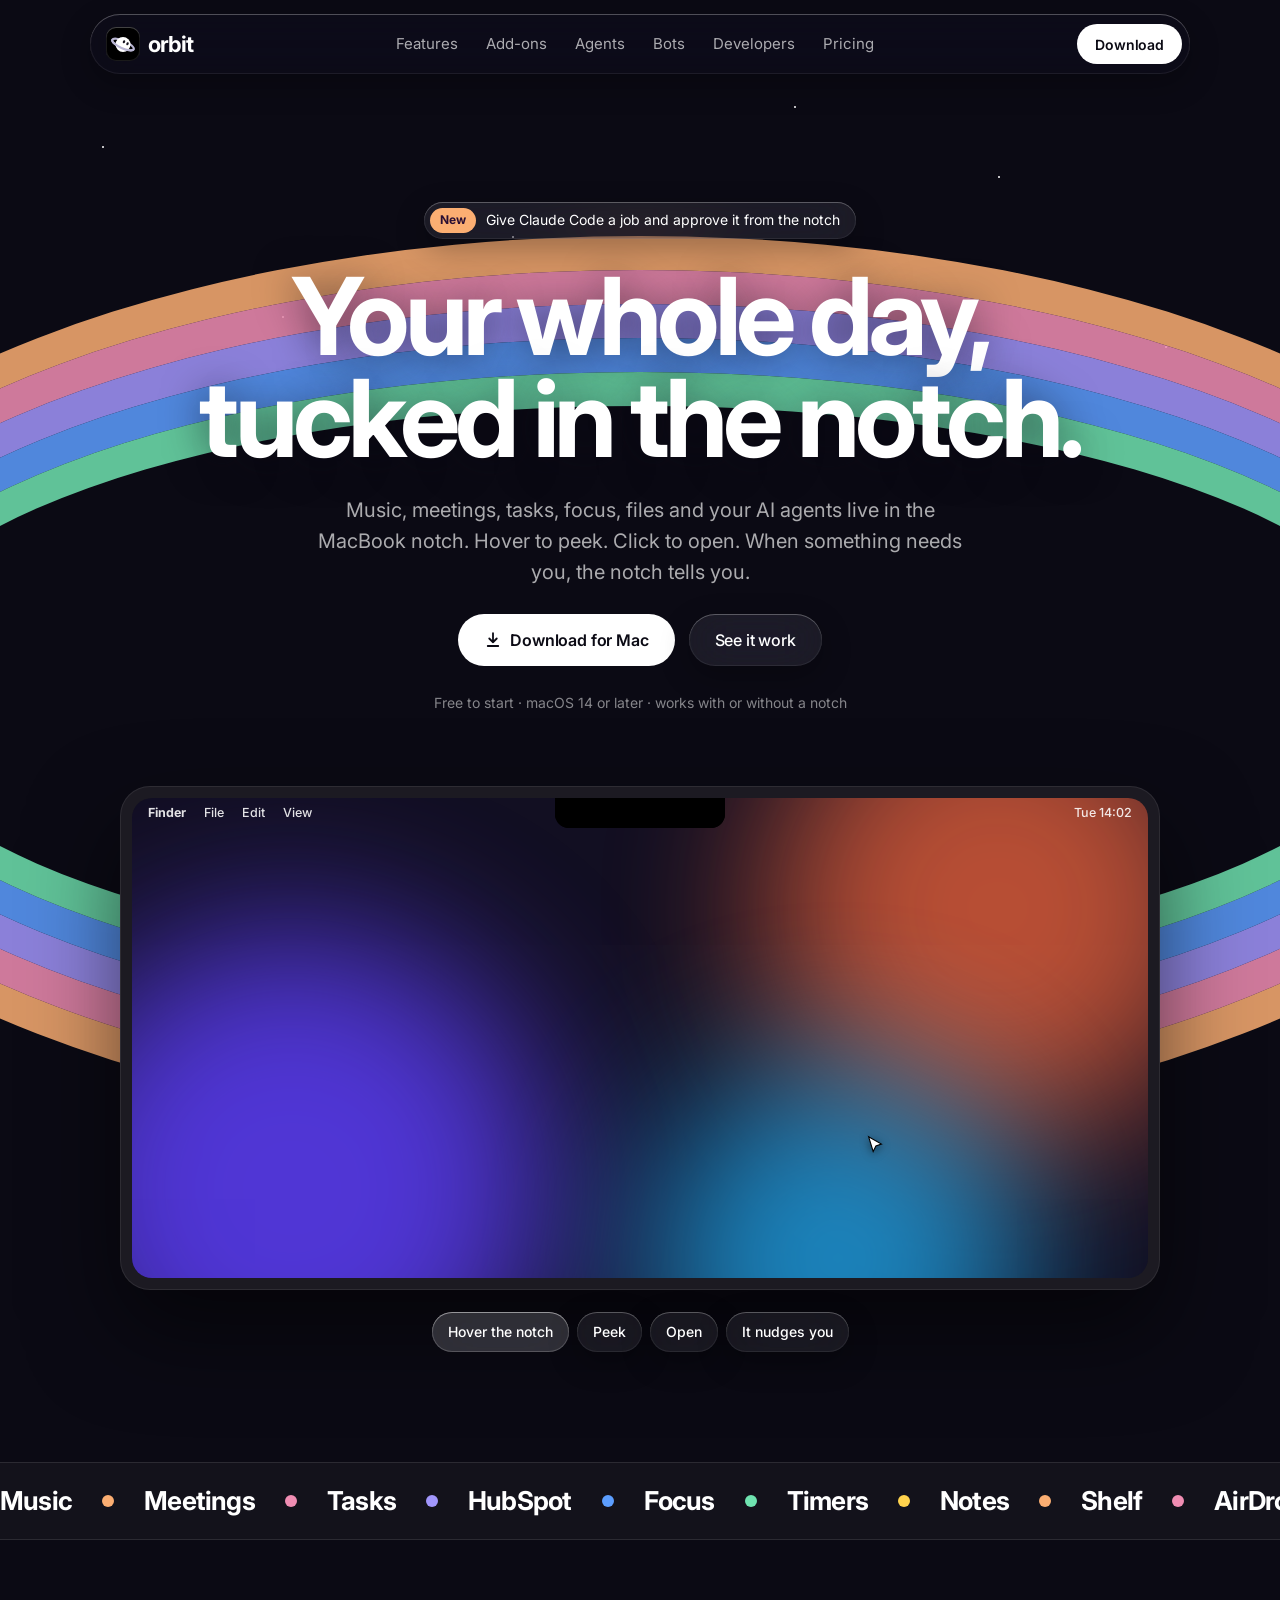
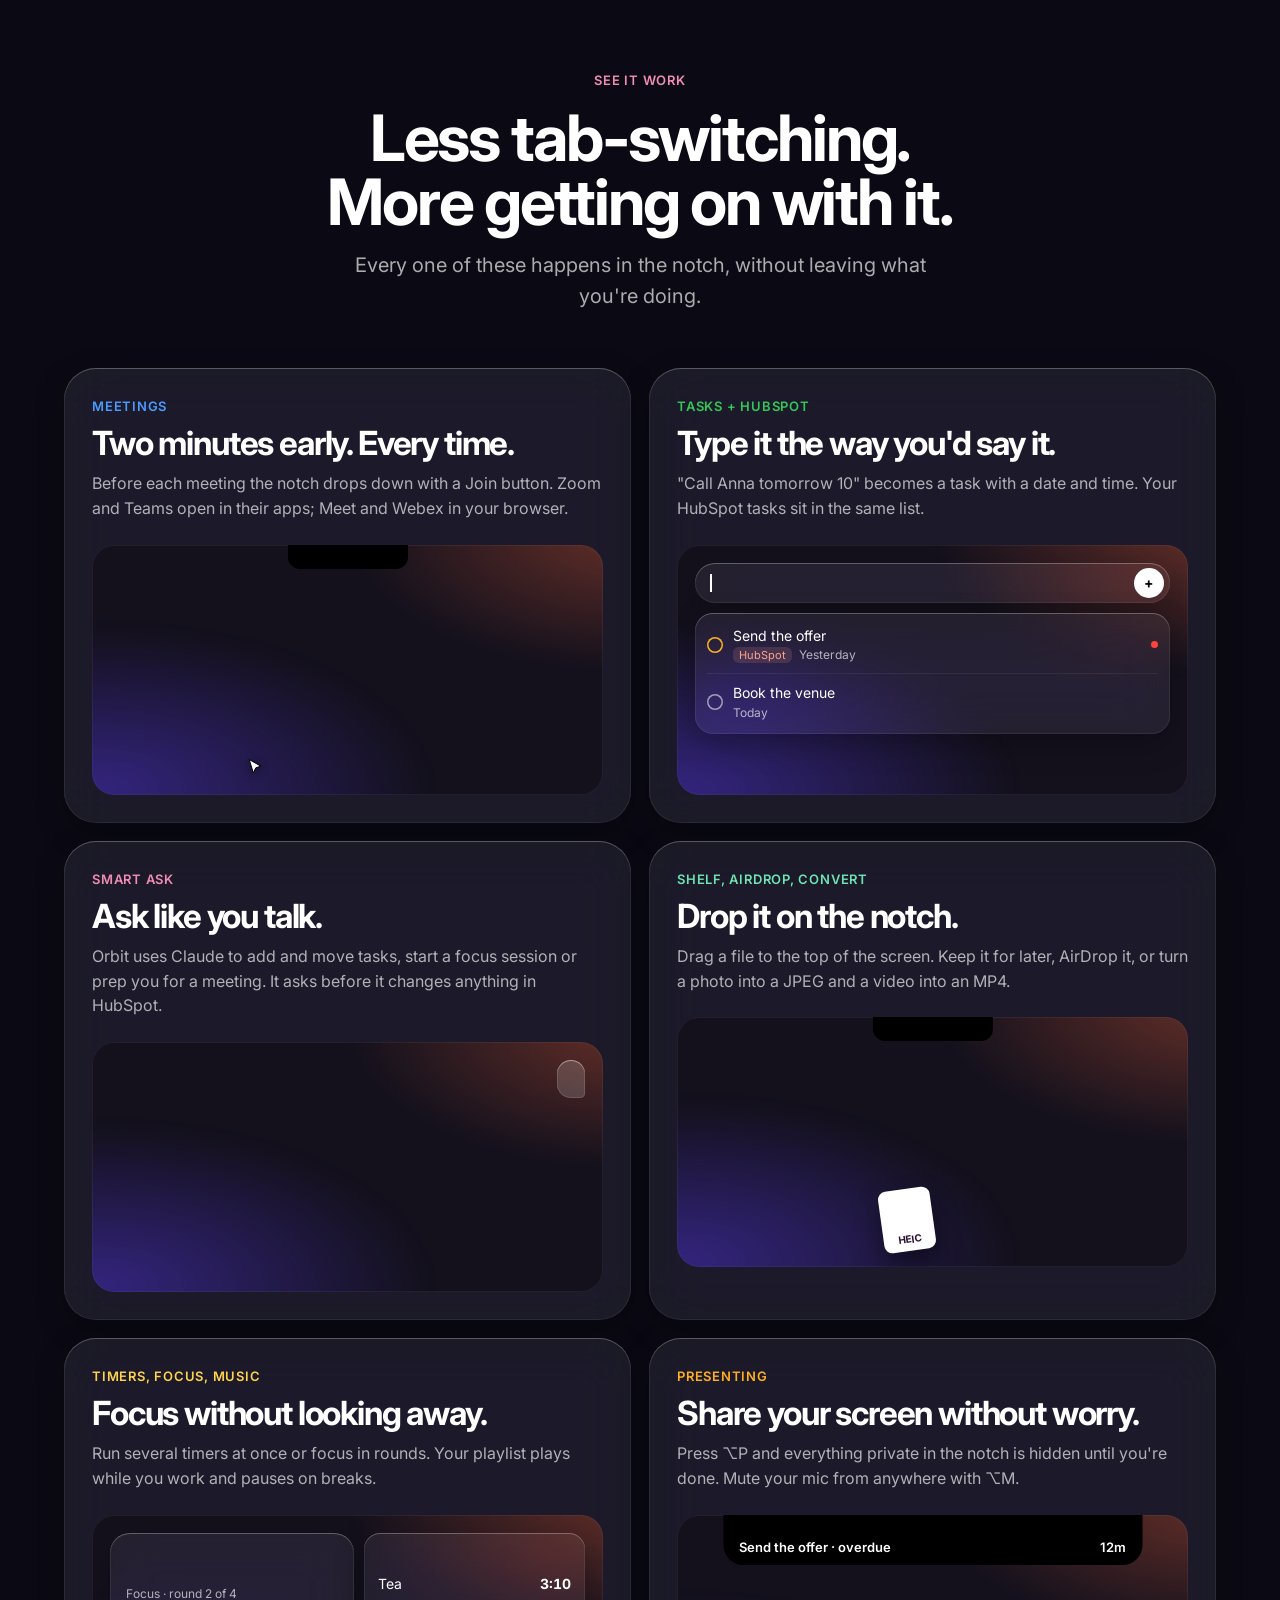
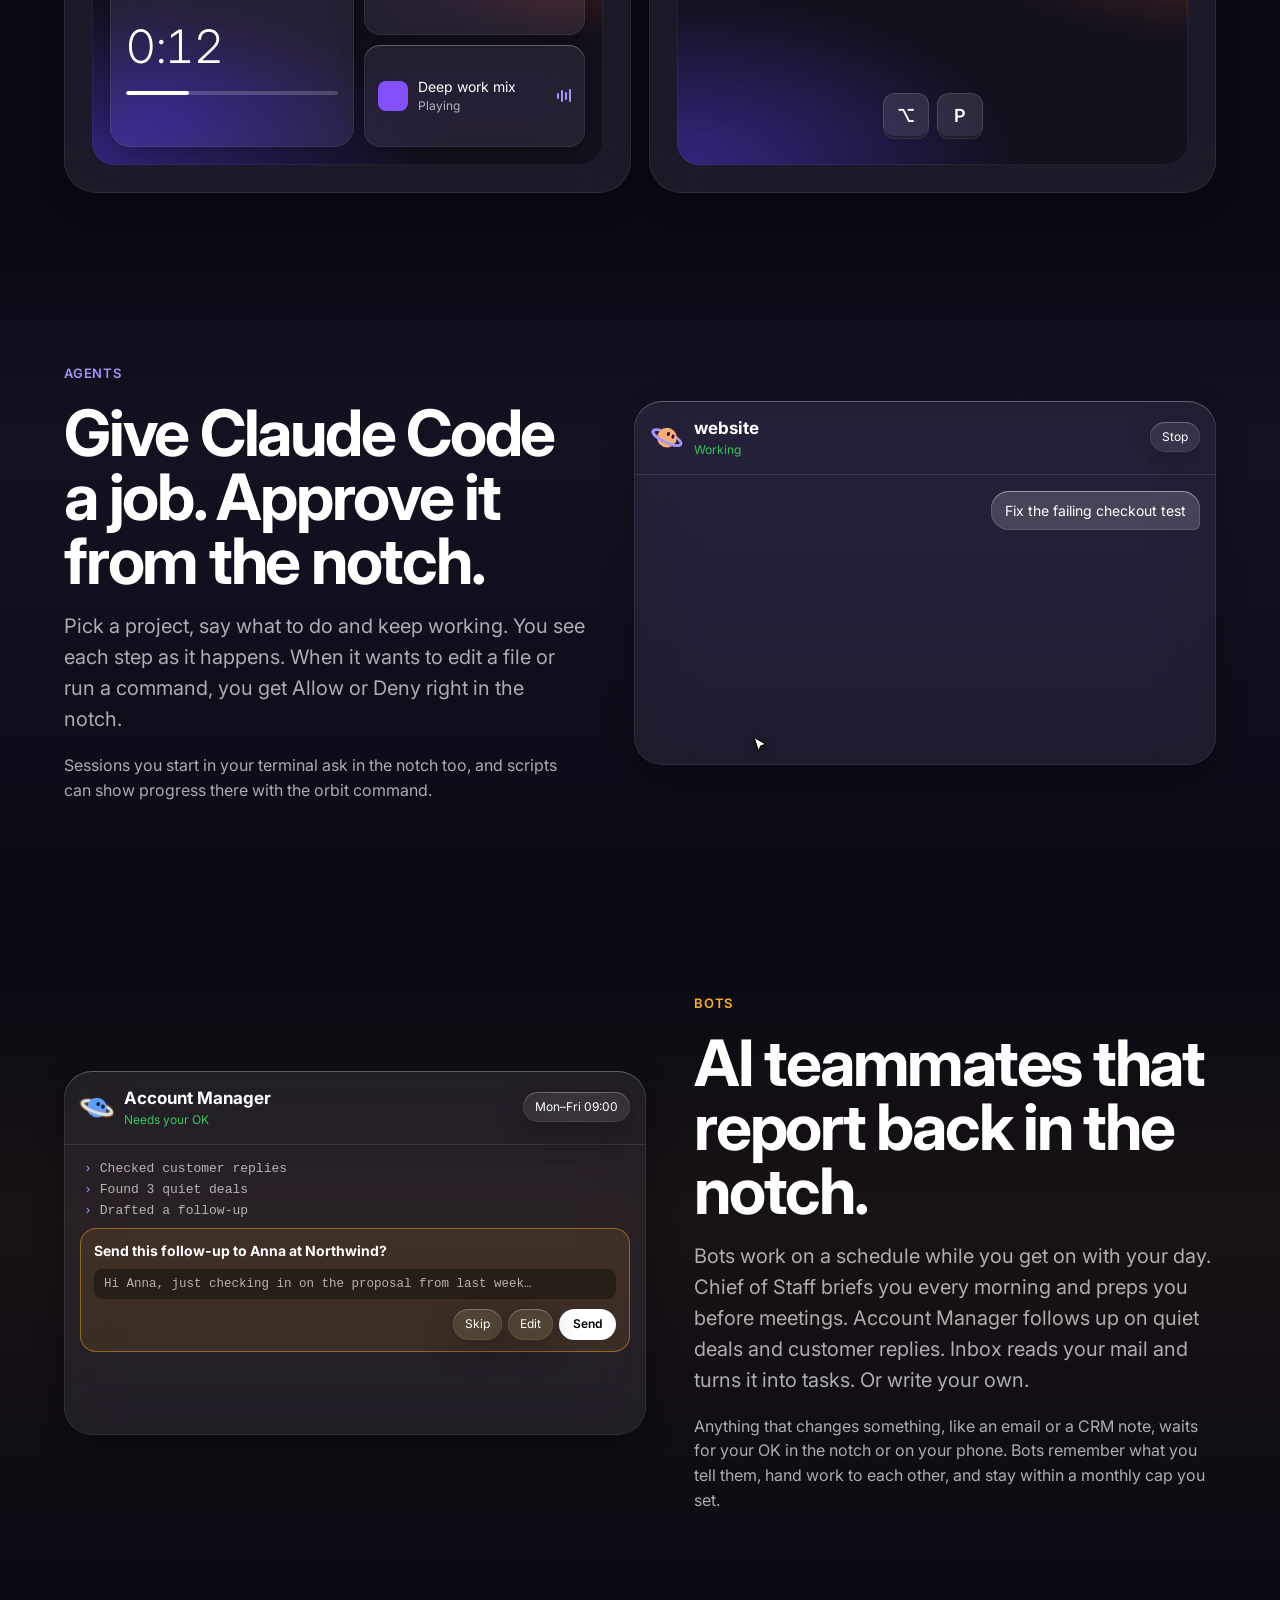
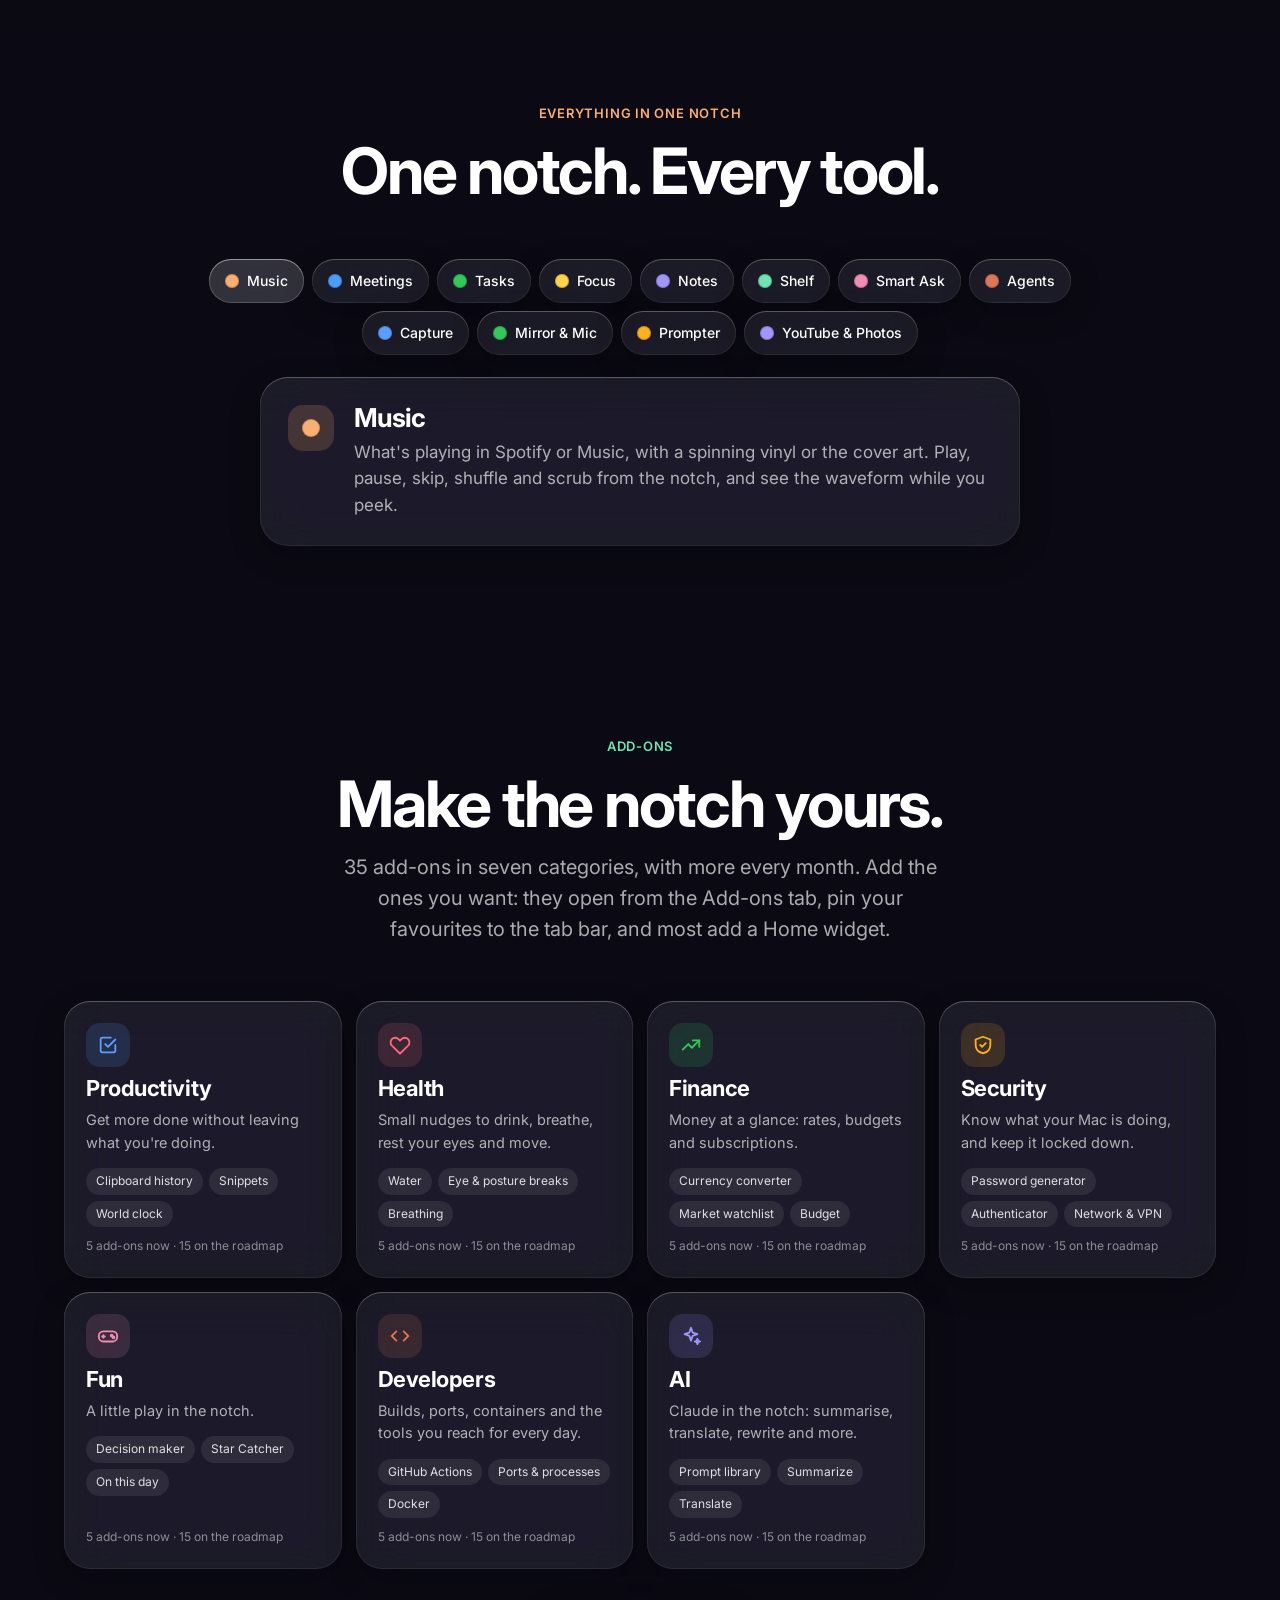
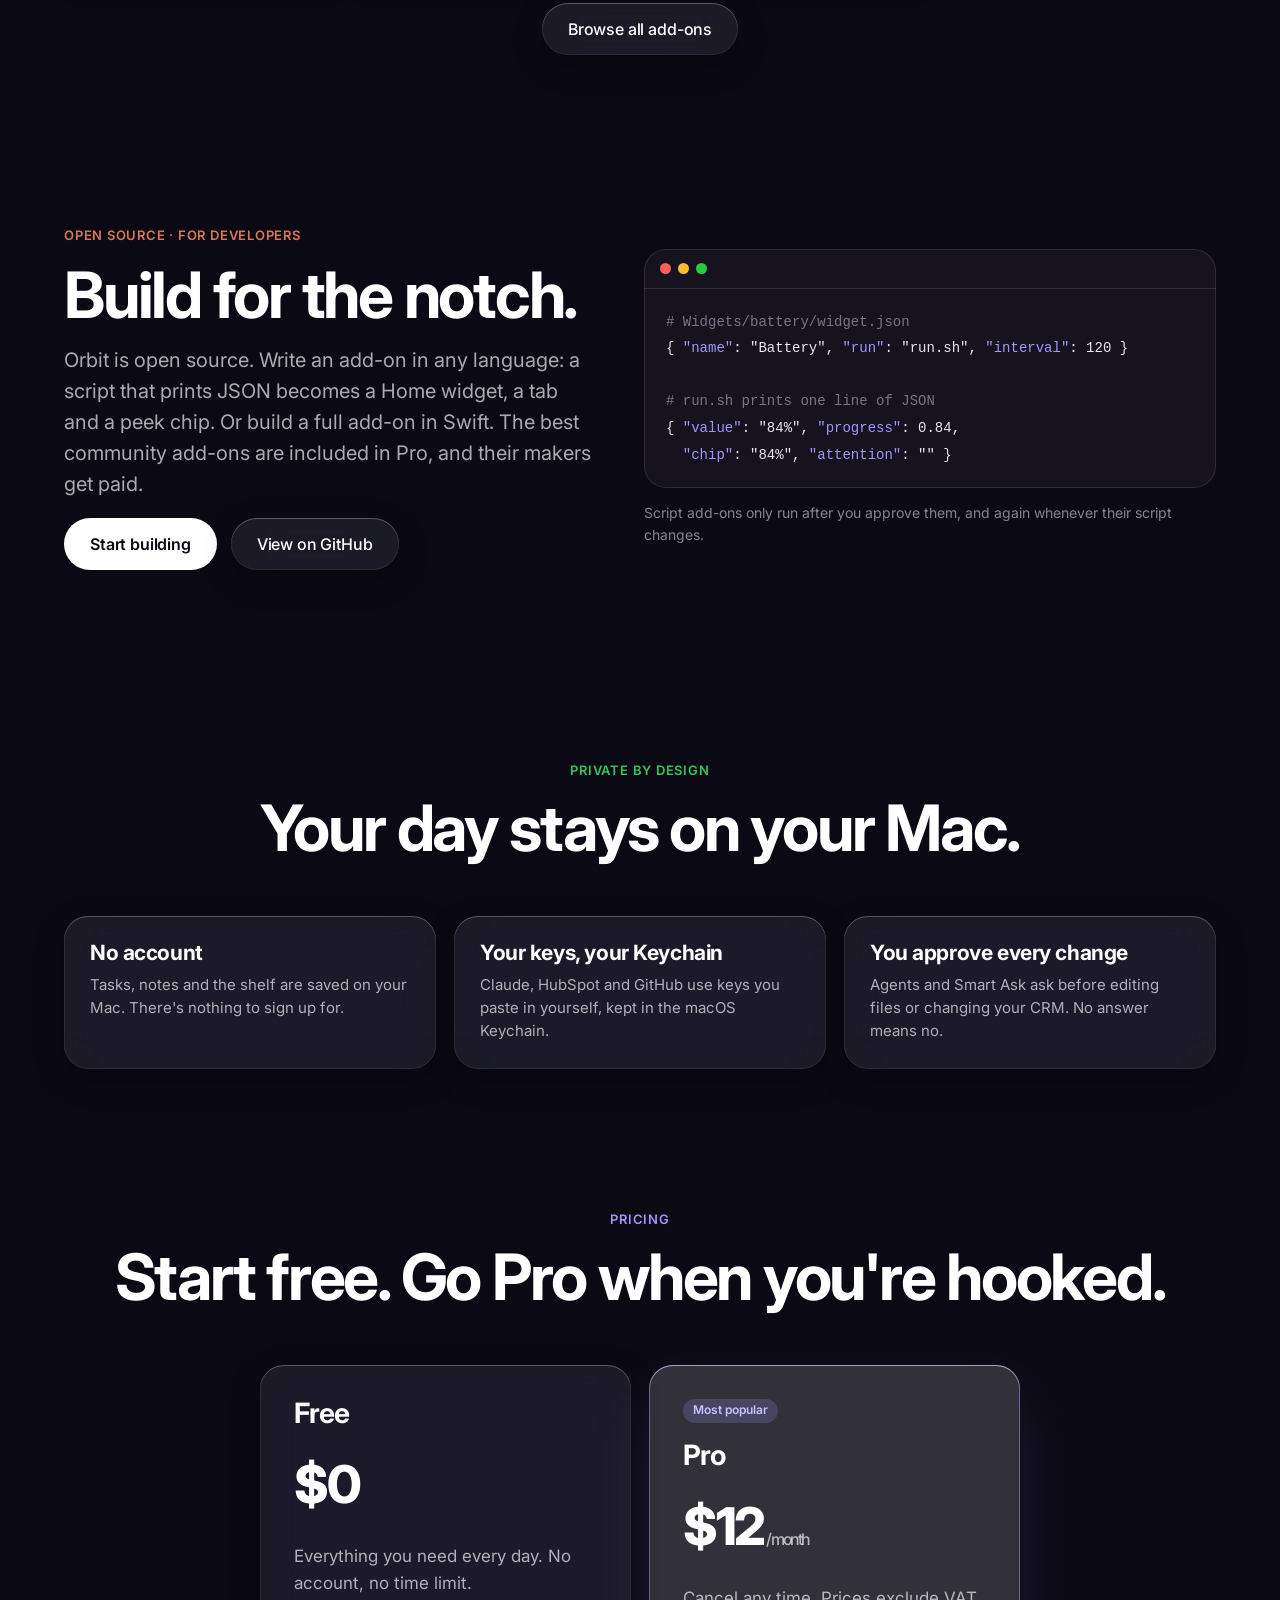
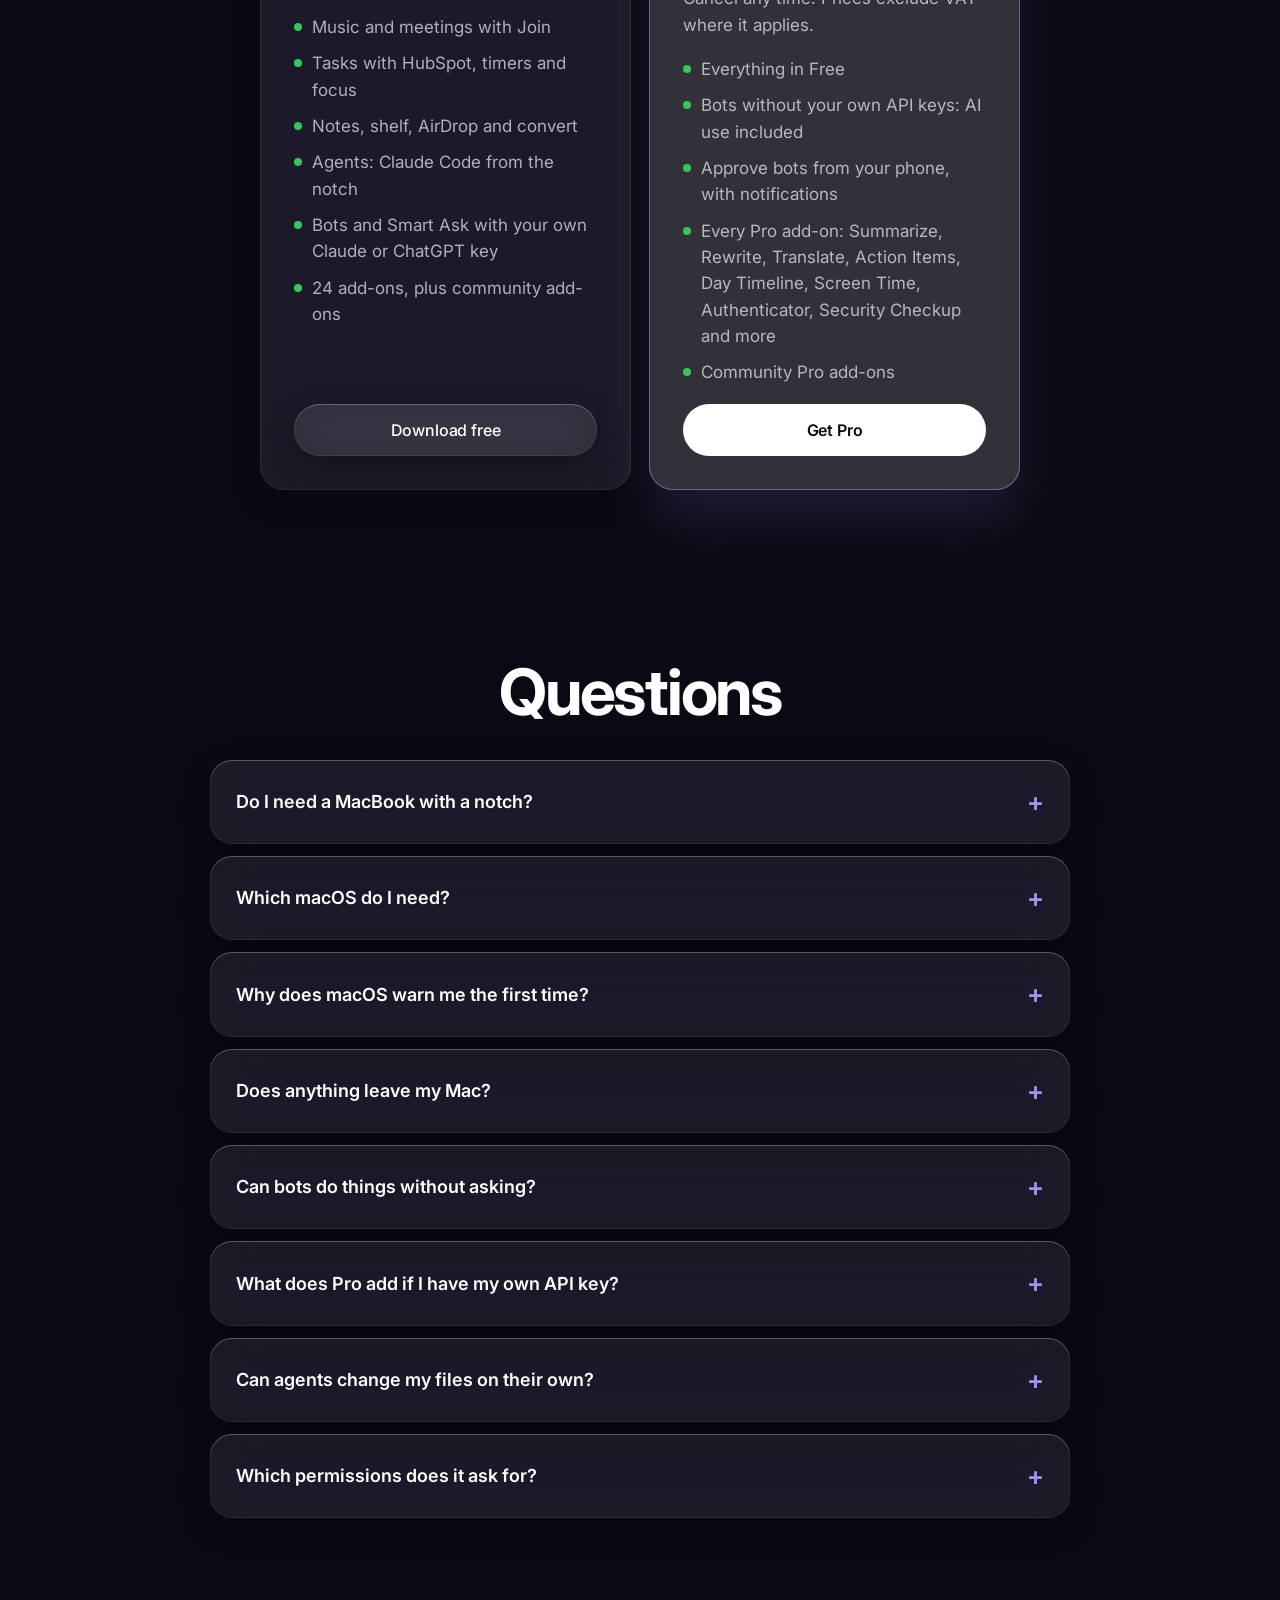
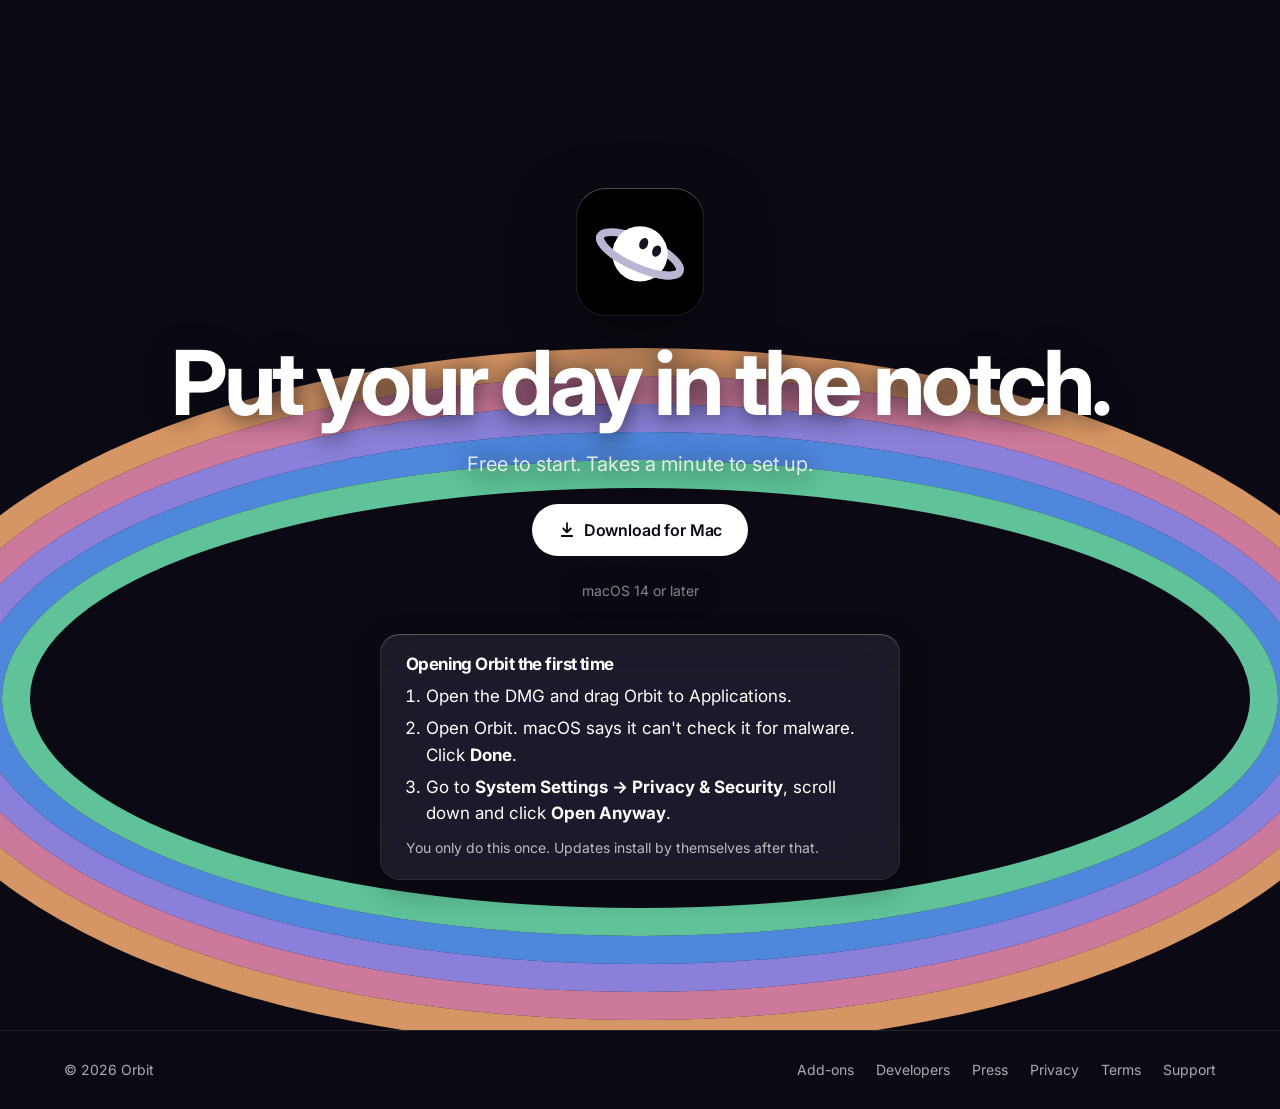
==== commit e4f16f84: "Update from the main repository" ====
--- a/website/index.html
+++ b/website/index.html
@@ -438,6 +438,7 @@
       <div class="faq">
         <details class="glass reveal"><summary>Do I need a MacBook with a notch?<span class="plus" aria-hidden="true">+</span></summary><p>No. On screens without a notch, like an external display, Orbit floats as a glass pill just below the menu bar and works the same way.</p></details>
         <details class="glass reveal"><summary>Which macOS do I need?<span class="plus" aria-hidden="true">+</span></summary><p>macOS 14 Sonoma or later. On macOS 26 you get Apple's Liquid Glass; on older versions, a frosted blur.</p></details>
+        <details class="glass reveal"><summary>Why does macOS warn me the first time?<span class="plus" aria-hidden="true">+</span></summary><p>Orbit isn't distributed through Apple's paid developer program, so macOS can't check it for you. Allow it once in System Settings → Privacy &amp; Security → Open Anyway. Orbit is open source, so you can read the code or build it yourself instead. Company-managed Macs may need IT to allow it.</p></details>
         <details class="glass reveal"><summary>Does anything leave my Mac?<span class="plus" aria-hidden="true">+</span></summary><p>Only what you connect yourself: Smart Ask and bots talk to Claude or ChatGPT, Tasks talks to HubSpot with your token, and Agents reads your GitHub reviews. With Pro, bot requests go through Orbit's server to the AI provider and aren't stored there. Everything else stays local.</p></details>
         <details class="glass reveal"><summary>Can bots do things without asking?<span class="plus" aria-hidden="true">+</span></summary><p>Not unless you let them. Bots start by asking before every change. After you've approved the same kind of action a few times, Orbit offers to trust it, and even then you can undo it for 10 minutes. Bots only touch HubSpot deals you own.</p></details>
         <details class="glass reveal"><summary>What does Pro add if I have my own API key?<span class="plus" aria-hidden="true">+</span></summary><p>Bots work with your own key for free. Pro adds the Pro add-ons and approvals on your phone, and bots can run on Orbit's keys so you don't need an API account or a second bill.</p></details>
@@ -454,10 +455,19 @@
       <span class="app-icon big" aria-hidden="true"><orbit-character size="96" color="White" motion="still"></orbit-character></span>
       <h2 style="font-size:clamp(46px,7vw,92px);line-height:.95;letter-spacing:-0.045em">Put your day in the notch.</h2>
       <p class="lead" style="text-align:center">Free to start. Takes a minute to set up.</p>
-      <a class="btn btn-primary" href="[DOWNLOAD URL]">
+      <a class="btn btn-primary" href="https://github.com/vgawor/orbit-releases/releases/latest">
         <svg width="18" height="18" viewBox="0 0 24 24" aria-hidden="true"><path d="M12 3v12m0 0l-5-5m5 5l5-5M5 20h14" fill="none" stroke="currentColor" stroke-width="2.4" stroke-linecap="round" stroke-linejoin="round"/></svg>
         Download for Mac</a>
       <p class="meta">macOS 14 or later</p>
+      <div class="glass first-open">
+        <h3>Opening Orbit the first time</h3>
+        <ol>
+          <li>Open the DMG and drag Orbit to Applications.</li>
+          <li>Open Orbit. macOS says it can't check it for malware. Click <b>Done</b>.</li>
+          <li>Go to <b>System Settings → Privacy &amp; Security</b>, scroll down and click <b>Open Anyway</b>.</li>
+        </ol>
+        <p>You only do this once. Updates install by themselves after that.</p>
+      </div>
     </div>
   </section>
 </main>
--- a/website/assets/styles.css
+++ b/website/assets/styles.css
@@ -499,3 +499,9 @@
   *, *::before, *::after { animation: none !important; transition: none !important; scroll-behavior: auto !important; }
   .reveal { opacity: 1; transform: none; }
 }
+
+/* First-open steps under the download button */
+.first-open{max-width:520px;margin-top:8px;padding:22px 26px;border-radius:20px;text-align:left}
+.first-open h3{font-size:17px;margin:0 0 10px}
+.first-open ol{margin:0 0 10px;padding-left:20px;display:grid;gap:6px}
+.first-open p{margin:0;opacity:.7;font-size:14px}
